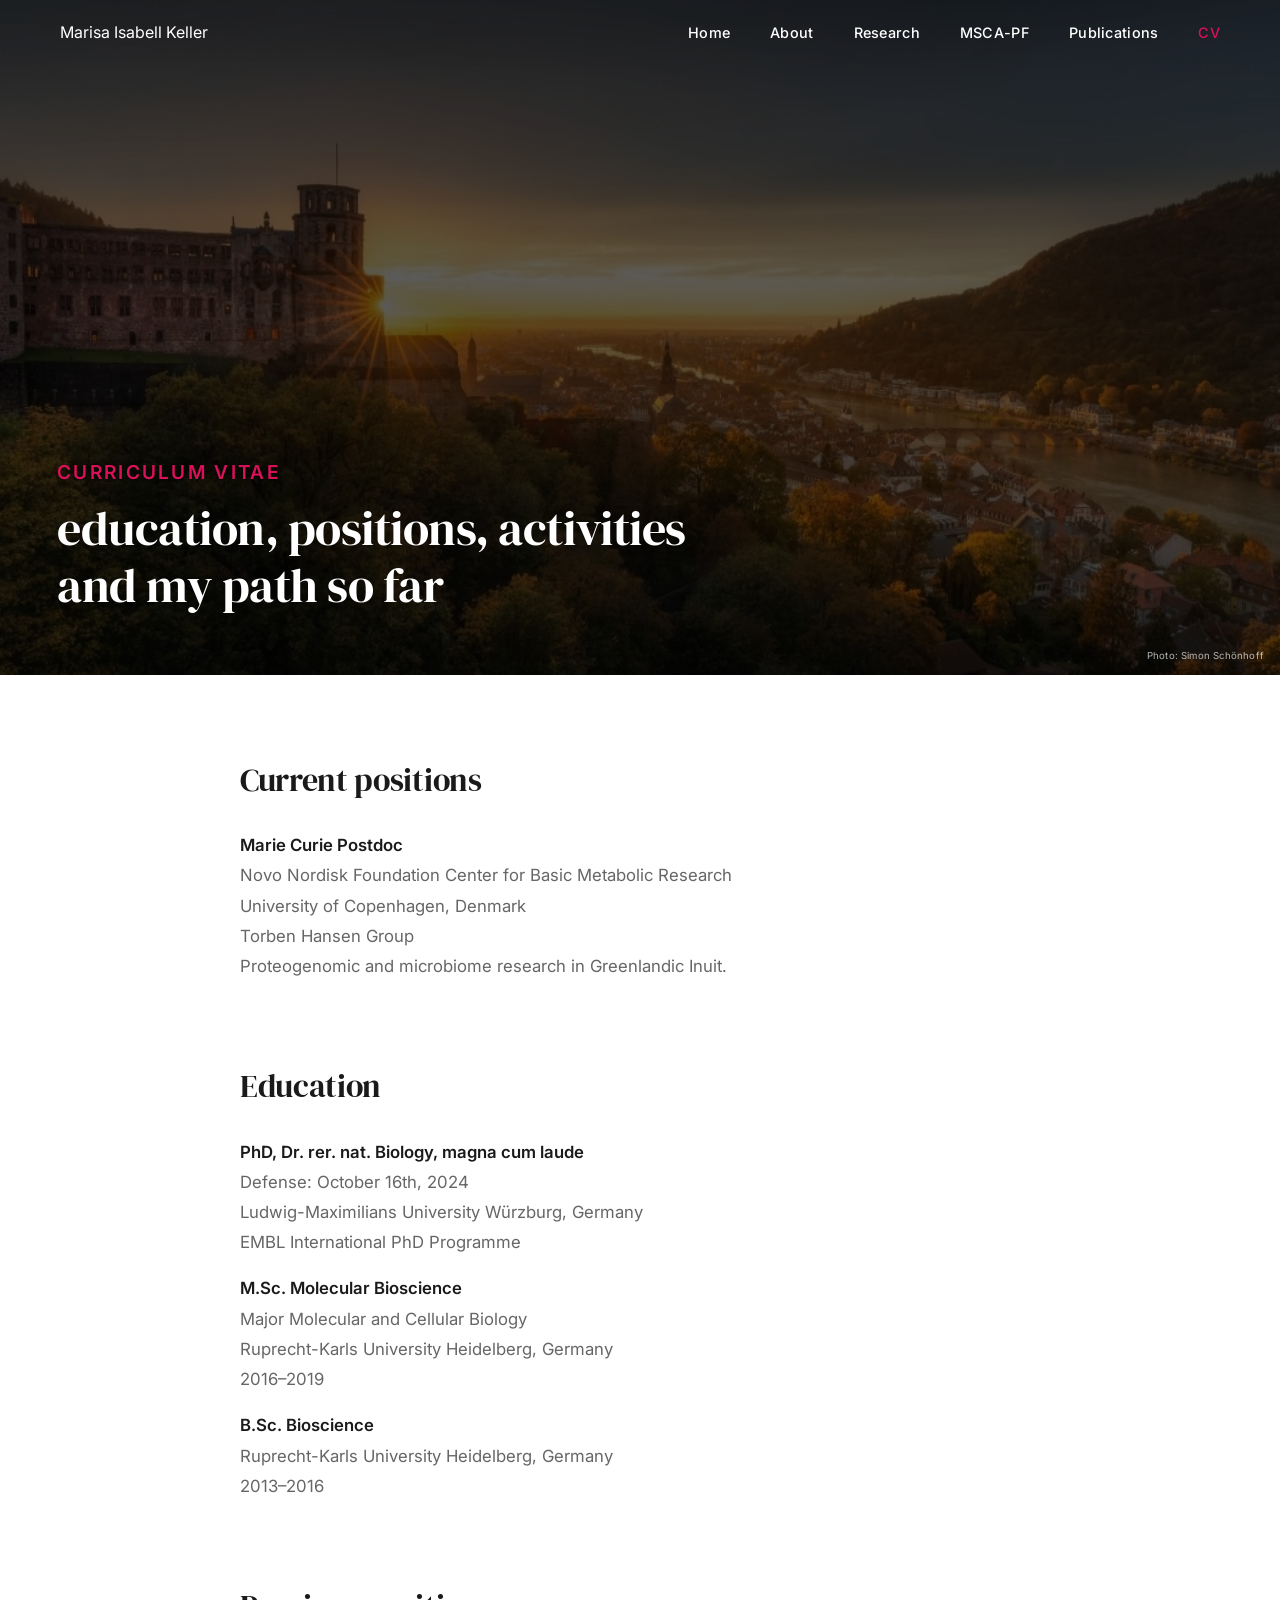
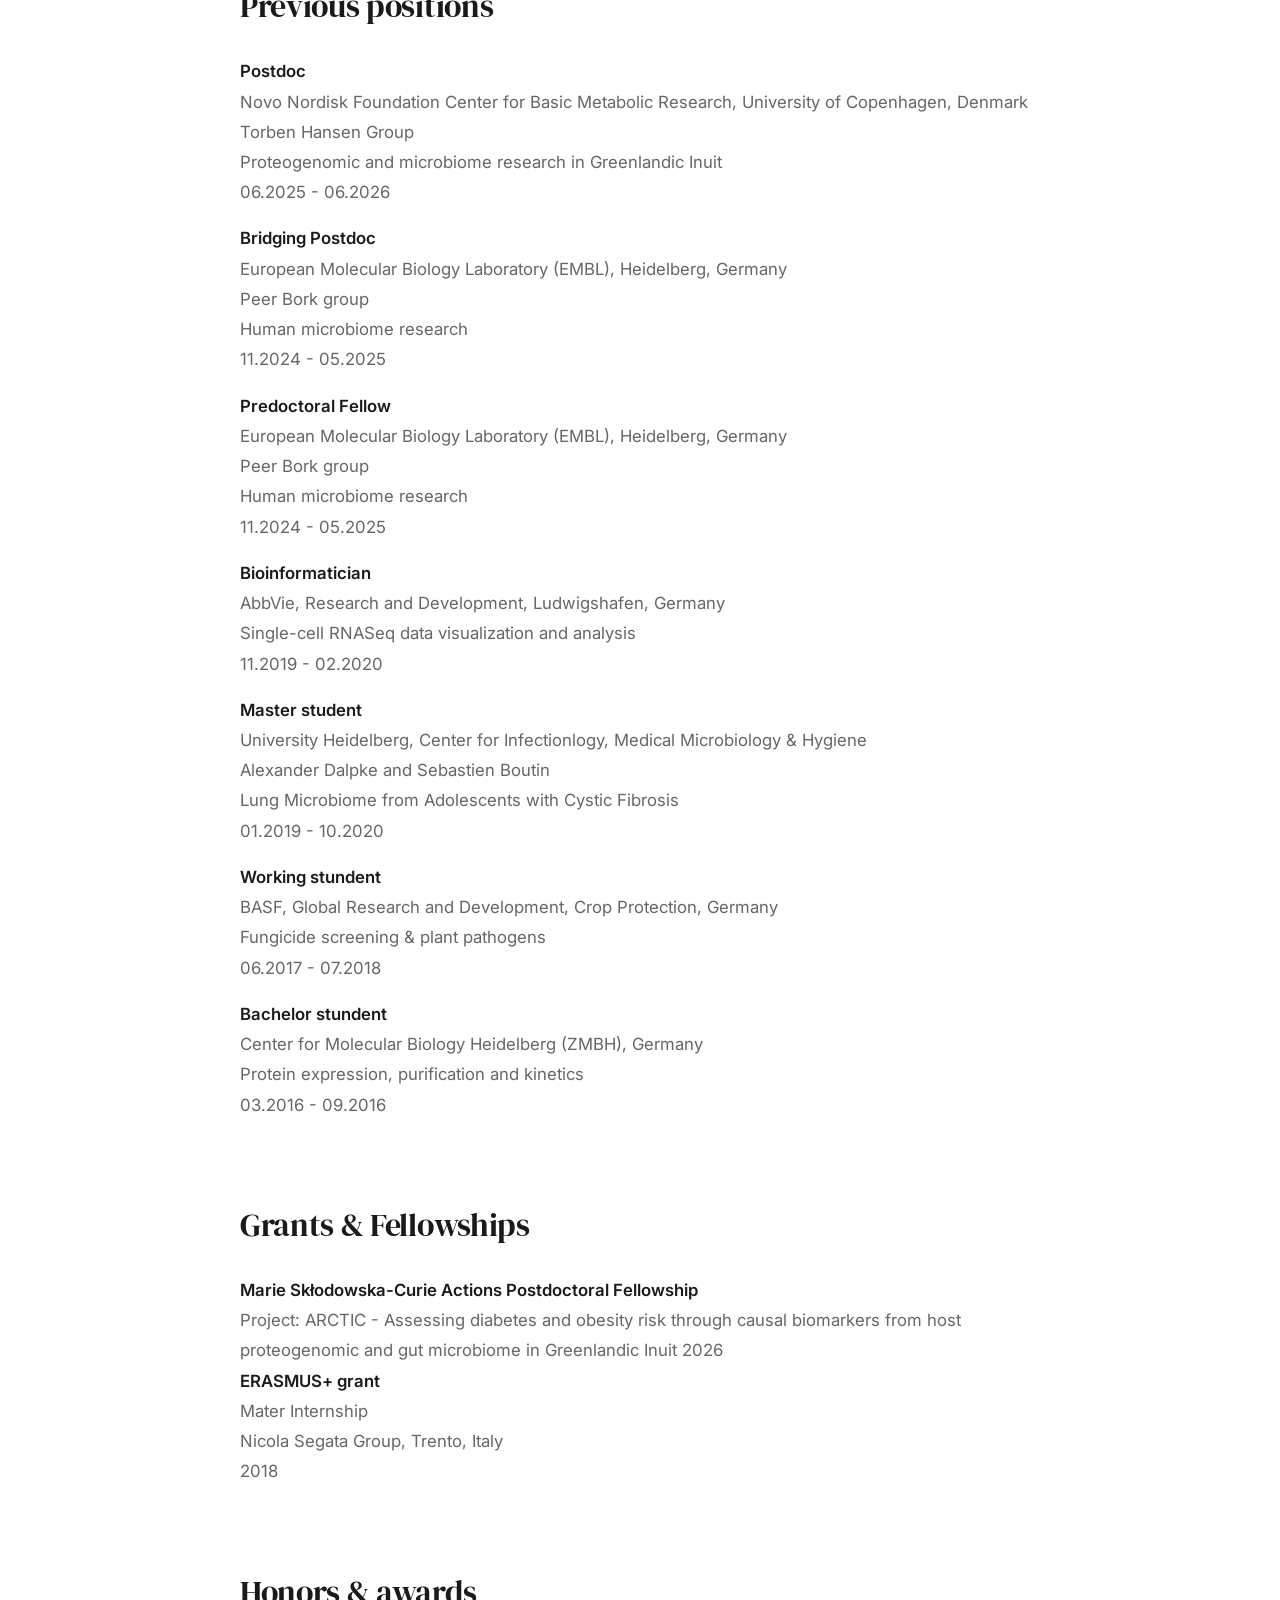
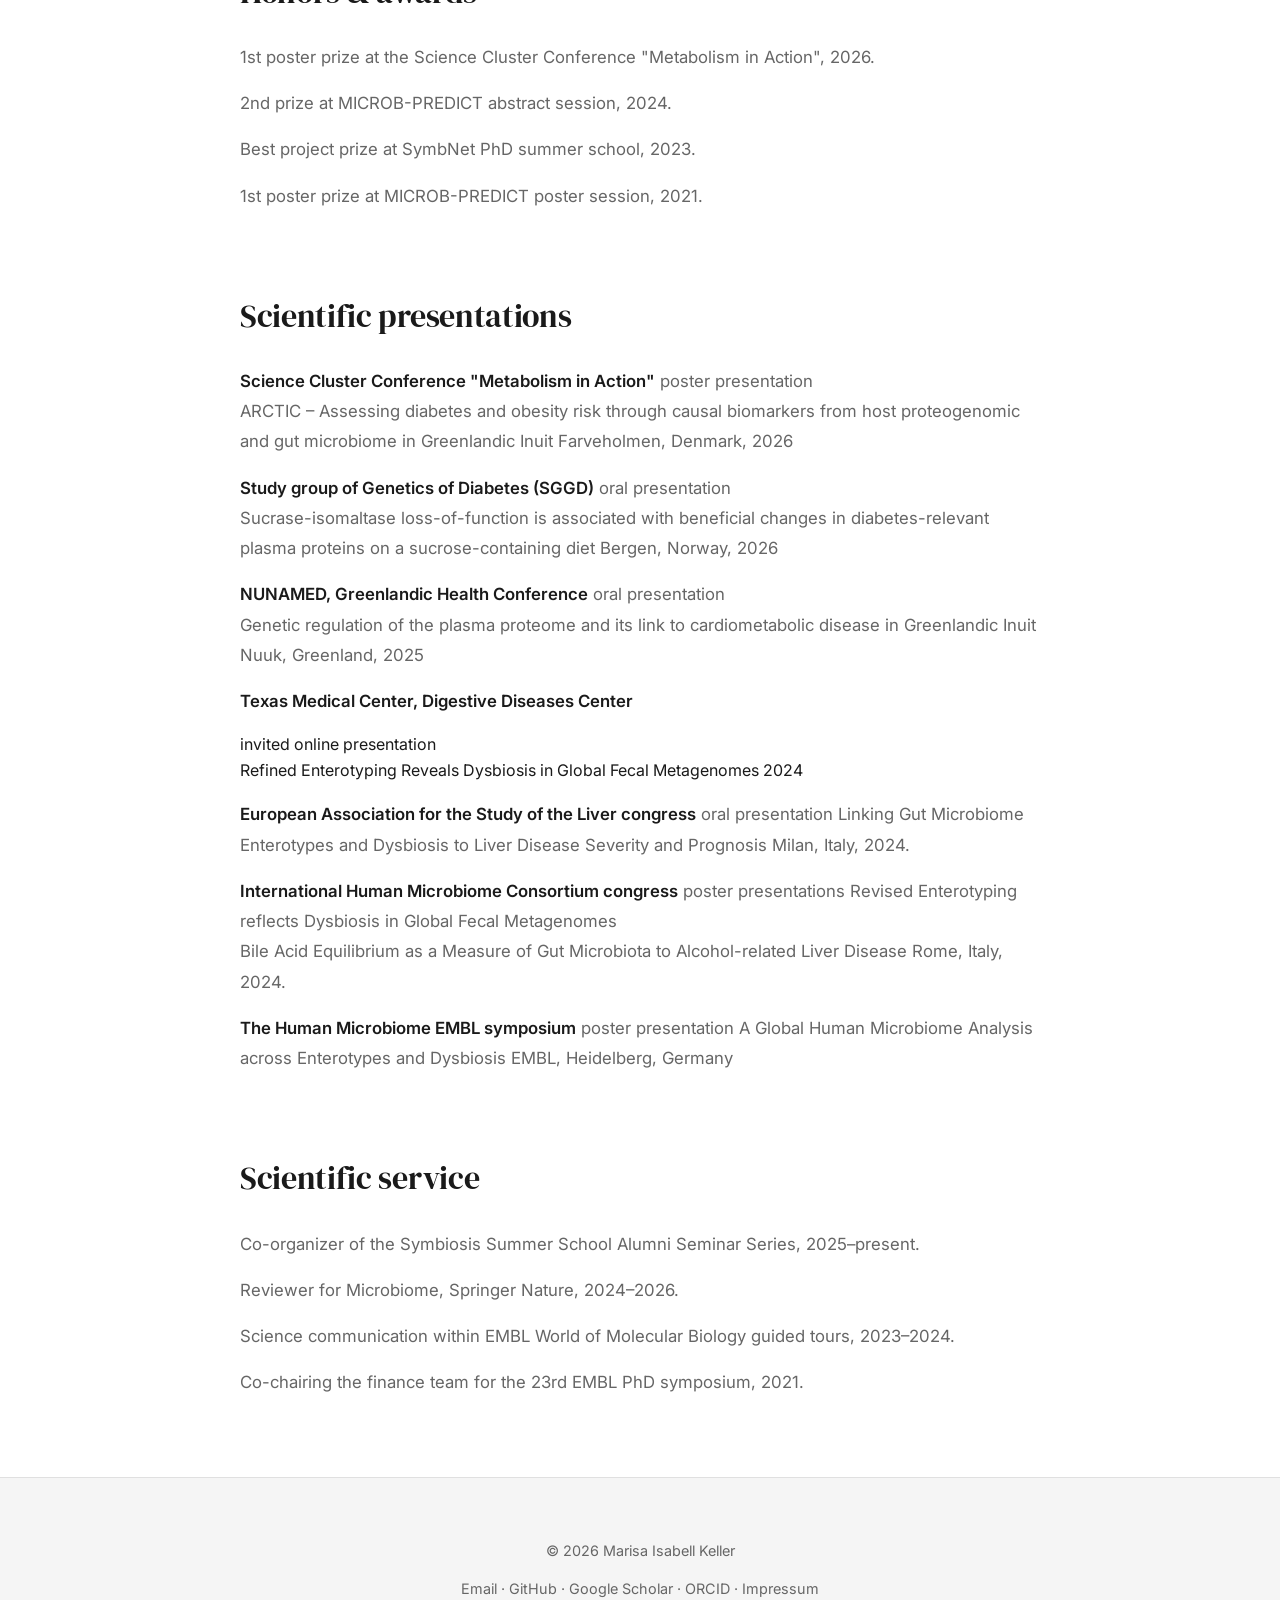
==== cv.html @ 8872d8c6 "Update CV with new presentations and awards Added details about scientific presentations and awards." ====
<!DOCTYPE html>
<html lang="en">
<head>
  <meta charset="UTF-8" />
  <meta name="viewport" content="width=device-width, initial-scale=1.0" />
  <title>CV | Marisa Isabell Keller</title>
  <link rel="stylesheet" href="style.css" />
</head>

<body class="secondary-page">
  <!-- Navigation -->
  <nav class="site-nav">
    <div class="nav-brand">
      <a href="index.html" class="nav-name--secondary">Marisa Isabell Keller</a>
    </div>
     <button class="nav-toggle" aria-label="Toggle navigation">
    <span></span>
    <span></span>
    <span></span>
  </button>
    <div class="nav-links">
      <a href="index.html" class="nav-link">Home</a>
      <a href="index.html#about" class="nav-link">About</a>
      <a href="research.html" class="nav-link">Research</a>
      <a href="msca-pf.html" class="nav-link">MSCA-PF</a>
      <a href="publications.html" class="nav-link">Publications</a>
      <a href="cv.html" class="nav-link nav-active">CV</a>
    </div>
  </nav>

  <section class="page-hero">
    <img src="assets/img/HeidelbergvonSimon.jpeg" alt="CV" class="page-hero-bg">
    <div class="page-hero-overlay"></div>
    <div class="page-hero-text">
      <span class="page-hero-label">Curriculum Vitae</span>
      <h1>education, positions, activities and my path so far</h1>
    </div>
    <div class="page-hero-overlay"></div>
    <a href="https://simonschoenhoff.de/en/" target="_blank" rel="noopener noreferrer" class="photo-credit">Photo: Simon Schönhoff</a>
    <div class="page-hero-text">
  </section>

  <main class="inner-main">
    <section class="inner-section">
      <div class="inner-content">
    <h2><a href="https://cbmr.ku.dk/research/research-groups/hansen-group/">Current positions</h2>
    <p>
      <strong>Marie Curie Postdoc</strong><br>
      Novo Nordisk Foundation Center for Basic Metabolic Research<br>
      University of Copenhagen, Denmark</a><br>
      Torben Hansen Group<br>
      Proteogenomic and microbiome research in Greenlandic Inuit.</a><br>
    </p>
  </div>
</section>

    

    
    <section class="inner-section">
      <div class="inner-content">
        <h2>Education</h2>
        <p>
          <strong>PhD, Dr. rer. nat. Biology, magna cum laude</strong><br>
          Defense: October 16th, 2024<br>
          Ludwig-Maximilians University Würzburg, Germany<br>
          EMBL International PhD Programme<br>
        </p>
        <p>
          <strong>M.Sc. Molecular Bioscience</strong><br>
          Major Molecular and Cellular Biology<br>
          Ruprecht-Karls University Heidelberg, Germany<br>
          2016–2019<br>
        </p>
        <p>
          <strong>B.Sc. Bioscience</strong><br>
          Ruprecht-Karls University Heidelberg, Germany<br>
          2013–2016<br>
        </p>
      </div>
    </section>

    <section class="inner-section">
      <div class="inner-content">
        <h2>Previous positions</h2>
         <p>
          <strong>Postdoc</strong><br>
          Novo Nordisk Foundation Center for Basic Metabolic Research,
          University of Copenhagen, Denmark<br>
          Torben Hansen Group<br>
          Proteogenomic and microbiome research in Greenlandic Inuit<br>
          06.2025 - 06.2026
        </p>
         <p>
          <strong>Bridging Postdoc</strong><br>
          European Molecular Biology Laboratory (EMBL), Heidelberg, Germany<br>
          Peer Bork group<br>
          Human microbiome research<br>
          11.2024 - 05.2025
        </p>
         <p>
          <strong>Predoctoral Fellow</strong><br>
          European Molecular Biology Laboratory (EMBL), Heidelberg, Germany<br>
          <a href="https://www.bork.embl.de">Peer Bork group</a><br>
          Human microbiome research<br>
          11.2024 - 05.2025
        </p>
        <p>
          <strong>Bioinformatician</strong><br>
          AbbVie, Research and Development, Ludwigshafen, Germany<br>
          Single-cell RNASeq data visualization and analysis<br>
          11.2019 - 02.2020
        </p>
        <p>
          <strong>Master student</strong><br>
          University Heidelberg, Center for Infectionlogy, Medical Microbiology & Hygiene<br>
          Alexander Dalpke and Sebastien Boutin<br>
          Lung Microbiome from Adolescents with Cystic Fibrosis<br>
          01.2019 - 10.2020
        </p>
        <p>
          <strong>Working stundent</strong><br>
          BASF, Global Research and Development, Crop Protection, Germany<br>
          Fungicide screening & plant pathogens<br>
          06.2017 - 07.2018
        </p>
        <p>
          <strong>Bachelor stundent</strong><br>
          Center for Molecular Biology Heidelberg (ZMBH), Germany<br>
          Protein expression, purification and kinetics<br>
          03.2016 - 09.2016 
        </p>
      </div>
    </section>

    <section class="inner-section">
      <div class="inner-content">
        <h2>Grants &amp; Fellowships</h2>
        <p><strong>Marie Skłodowska-Curie Actions Postdoctoral Fellowship</strong></br>
        Project: ARCTIC - Assessing diabetes and obesity risk through causal biomarkers from host proteogenomic and gut microbiome in Greenlandic Inuit
        2026
        <br>
          <strong>ERASMUS+ grant</strong><br>
          Mater Internship<br> 
          Nicola Segata Group, Trento, Italy<br>
          2018
        </p>
      </div>
    </section>


    <section class="inner-section">
      <div class="inner-content">
        <h2>Honors &amp; awards</h2>
        <p>1st poster prize at the Science Cluster Conference "Metabolism in Action", 2026.</p>
        <p>2nd prize at MICROB-PREDICT abstract session, 2024.</p>
        <p>Best project prize at SymbNet PhD summer school, 2023.</p>
        <p>1st poster prize at MICROB-PREDICT poster session, 2021.</p>
      </div>
    </section>

    <section class="inner-section">
      <div class="inner-content">
        <h2>Scientific presentations</h2>
        <p>
          <strong>Science Cluster Conference "Metabolism in Action"</strong>
          poster presentation<br>
          <italic>ARCTIC – Assessing diabetes and obesity risk through causal biomarkers from host proteogenomic and gut microbiome in Greenlandic Inuit</italic>
          Farveholmen, Denmark, 2026
        </p>
        <p>
          <strong>Study group of Genetics of Diabetes (SGGD)</strong>
           oral presentation<br> 
          <italic>Sucrase-isomaltase loss-of-function is associated with beneficial changes in diabetes-relevant plasma proteins on a sucrose-containing diet</italic>
          Bergen, Norway, 2026<br>
          <p>
           <p>
          <strong>NUNAMED, Greenlandic Health Conference</strong> 
            oral presentation<br>
             <italic>Genetic regulation of the plasma proteome and its link to cardiometabolic disease in Greenlandic Inuit</italic>
          Nuuk, Greenland, 2025
           </p>
        
        <p>
          <strong>Texas Medical Center, Digestive Diseases Center</strong></p>
        invited online presentation<br>
        <italic>Refined Enterotyping Reveals Dysbiosis in Global Fecal Metagenomes</italic>
        2024
         <p>
        
        <p><strong>European Association for the Study of the Liver congress</strong>
          oral presentation
          <italic>Linking Gut Microbiome Enterotypes and Dysbiosis to Liver Disease Severity and Prognosis</italic>
          Milan, Italy, 2024.
        </p>
        
        <p><strong>International Human Microbiome Consortium congress</strong>
          poster presentations 
          <italic>Revised Enterotyping reflects Dysbiosis in Global Fecal Metagenomes<br>
Bile Acid Equilibrium as a Measure of Gut Microbiota to Alcohol-related Liver Disease
</italic>
          Rome, Italy, 2024.
        </p>

        <p><strong>The Human Microbiome EMBL symposium</strong>
        poster presentation
        <italic>A Global Human Microbiome Analysis across Enterotypes and Dysbiosis</italic>
        EMBL, Heidelberg, Germany</p>
        
      </div>
    </section>

    <section class="inner-section">
      <div class="inner-content">
        <h2>Scientific service</h2>
        <p>Co-organizer of the Symbiosis Summer School Alumni Seminar Series, 2025–present.</p>
        <p>Reviewer for Microbiome, Springer Nature, 2024–2026.</p>
        <p>Science communication within EMBL World of Molecular Biology guided tours, 2023–2024.</p>
        <p>Co-chairing the finance team for the 23rd EMBL PhD symposium, 2021.</p>
      </div>
    </section>


  </main>

  <footer>
    <p>© 2026 Marisa Isabell Keller</p>
    <p>
      <a href="mailto:marisa.keller@sund.ku.dk">Email</a> ·
      <a href="https://github.com/MarisaIsabell">GitHub</a> ·
      <a href="https://scholar.google.com/citations?hl=en&user=rikPBz0AAAAJ">Google Scholar</a> ·
      <a href="https://orcid.org/0000-0002-1485-415X">ORCID</a> ·
      <a href="impressum.html">Impressum</a>
    </p>
  </footer>

  <script>
  const nav = document.querySelector('.site-nav');
  const hero = document.querySelector('.page-hero');
  function updateNav() {
    nav.classList.toggle('site-nav--scrolled', window.scrollY >= hero.offsetHeight);
  }
  window.addEventListener('scroll', updateNav, { passive: true });
  updateNav();
</script>

   <script>
  const toggle = document.querySelector('.nav-toggle');
  const navLinks = document.querySelector('.nav-links');
  toggle.addEventListener('click', () => {
    toggle.classList.toggle('nav-toggle--open');
    navLinks.classList.toggle('nav-links--open');
  });
</script>
  
</body>
</html>
---- style.css ----
@import url('https://fonts.googleapis.com/css2?family=DM+Serif+Display:ital@0;1&display=swap');
@import url('https://fonts.googleapis.com/css2?family=Inter:wght@300;400;500;600&display=swap');

/* ============================================
   COLOR PALETTE - MINIMALIST
   ============================================ */
:root {
  --background: #ffffff;
  --text: #1a1a1a;
  --text-light: #666666;
  --accent: #d81159;
  --accent-hover: #b80d4a;
  --beige: #f5f5f5;
  --border: #e0e0e0;
  --white-soft: #fefdfb;
}

* {
  box-sizing: border-box;
  margin: 0;
  padding: 0;
}

html {
  scroll-behavior: smooth;
}

body {
  font-family: 'Inter', -apple-system, BlinkMacSystemFont, 'Segoe UI', sans-serif;
  width: 100%;
  margin: 0 auto;
  padding: 0;
  line-height: 1.6;
  color: var(--text);
  background: var(--background);
  font-size: 1rem;
  font-weight: 400;
}

/* ============================================
   NAVIGATION — HOME (over dark hero)
   ============================================ */

.site-nav {
  display: flex;
  align-items: center;
  justify-content: space-between;
  padding: 20px 60px;
  gap: 18px;
  background: transparent;
  position: fixed;
  top: 0;
  left: 0;
  right: 0;
  z-index: 1000;
  width: 100%;
  transition: background 0.3s ease, box-shadow 0.3s ease;
}

.site-nav--scrolled {
  background: var(--background);
}

.site-nav--scrolled .nav-link {
  color: var(--text);
}

.site-nav--scrolled .nav-link:hover {
  color: var(--accent);
}

.site-nav--scrolled .nav-link.nav-active {
  color: var(--accent);
  font-weight: 600;
}

.site-nav--scrolled .nav-name--secondary {
   color: var(--text);
}

.nav-brand {
  flex-shrink: 0;
}

.nav-name {
  font-size: 0.95rem;
  font-weight: 600;
  letter-spacing: 0.05em;
  text-decoration: none;
  color: var(--accent);
  transition: all 0.3s ease;
}

.nav-name:hover {
  color: var(--accent-hover);
   text-decoration: none;
}

.nav-links {
  display: flex;
  flex-wrap: wrap;
  gap: 40px;
  margin-left: auto;
}

.nav-link {
  color: white;
  text-decoration: none;
  font-size: 0.9rem;
  font-weight: 500;
  letter-spacing: 0.02em;
  transition: all 0.3s ease;
  position: relative;
}

.nav-link:hover {
  font-weight: 700;
  color: var(--accent);
}

.nav-link.nav-active {
  font-weight: 500;
  color: var(--accent);
}

.nav-name--secondary {
  color: white;
text-decoration: none;
}

/* ============================================
   HAMBURGER MENU — MOBILE
   ============================================ */

.nav-toggle {
  display: none;
  flex-direction: column;
  gap: 2px;
  cursor: pointer;
  background: none;
  border: none;
  padding: 4px;
  position: relative;    /* ← add */
  z-index: 1001;  
}

.nav-toggle span {
  display: block;
  width: 24px;
  height: 2px;
  background: white;
  transition: all 0.3s ease;
}

.site-nav--scrolled .nav-toggle span {
  background: var(--text);
}

.nav-toggle--open span:nth-child(1) {
  transform: translateY(7px) rotate(45deg);
}

.nav-toggle--open span:nth-child(2) {
  opacity: 0;
}

.nav-toggle--open span:nth-child(3) {
  transform: translateY(-7px) rotate(-45deg);
}

@media (max-width: 768px) {
  .nav-toggle {
    display: flex;
  }
  .nav-links {
    display: none;
    position: fixed;
    top: 0;
    left: 0;
    right: 0;
    bottom: 0;
    background: transparent;        /* ← was var(--background) */
    flex-direction: column;
    align-items: flex-end;          /* ← was center */
    justify-content: flex-start;    /* ← was center */
    padding-top: 30px;              /* ← space below nav bar */
    padding-right: 30px;            /* ← right alignment breathing room */
    gap: 6px;
    z-index: 999;
  }
  .nav-links--open {
    display: flex;
  }
  .nav-links .nav-link {
    color: white;                   /* ← was var(--text), needs to show on hero */
    font-size: 1rem;
  }
  .nav-links .nav-link.nav-active {
    color: var(--accent);
  }
}

/* ============================================
   PAGE HERO — secondary pages
   ============================================
   Full-bleed image hero matching the home page
   style, but at 50vh height for inner pages.
   Nav sits above it (sticky, solid background).
   ============================================ */

.page-hero {
  position: relative;
  width: 100%;
  height: 75vh;
  min-height: 300px;
  overflow: hidden;
  display: flex;
  align-items: flex-end;
  justify-content: flex-start;
}

.page-hero-bg {
  position: absolute;
  top: 0;
  left: 0;
  width: 100%;
  height: 100%;
  object-fit: cover;
  object-position: center;
  z-index: 0;
}

.page-hero-overlay {
  position: absolute;
  top: 0;
  left: 0;
  right: 0;
  bottom: 0;
  background: rgba(0, 0, 0, 0.40);
  z-index: 1;
}

.photo-credit {
  position: absolute;
  bottom: 12px;
  right: 16px;
  z-index: 2;
  font-size: 0.6rem;
  color: rgba(255, 255, 255, 0.7);
  text-decoration: none;
  letter-spacing: 0.02em;
  transition: color 0.3s ease;
}

.photo-credit:hover {
  color: white;
  text-decoration: none;
}

.page-hero-text {
  position: relative;
  z-index: 2;
  padding: 60px 57px;
}

.page-hero-label {
  display: block;
  font-size: 1.2rem;
  font-weight: 600;
  letter-spacing: 0.12em;
  text-transform: uppercase;
  color: var(--accent);
  margin-bottom: 12px;
text-shadow: 0 1px 5px rgba(0, 0, 0, 0.8);
}

.page-hero h1 {
  font-family: 'DM Serif Display', serif;
  font-size: 3rem;
  font-weight: 400;
  line-height: 1.2;
  color: white;
  letter-spacing: -0.01em;
  max-width: 700px;
  margin: 0;
}

/* ============================================
   HERO IMAGE SECTION
   ============================================ */

.hero-image-section {
  position: relative;
  width: 100%;
  height: 100vh;
  overflow: hidden;
  display: flex;
  align-items: center;
  justify-content: flex-start;
}

.hero-image-bg {
  position: absolute;
  top: 0;
  left: 0;
  width: 100%;
  height: 100%;
  object-fit: cover;
  object-position: center;
  z-index: 0;
}

.hero-overlay {
  position: absolute;
  top: 0;
  left: 0;
  right: 0;
  bottom: 0;
  background: rgba(0, 0, 0, 0.35);
  z-index: 1;
}

.hero-text-container {
  position: relative;
  z-index: 2;
  text-align: left;
  padding: 60px 60px;
  max-width: 800px;
  margin: 0;
}

.hero-title {
  font-family: 'DM Serif Display', serif;
  font-size: 3.5rem;
  font-weight: 400;
  line-height: 1.2;
  color: white;
  letter-spacing: -0.01em;
  margin: 0;
}

/* ============================================
   MAIN CONTENT
   ============================================ */

main {
  padding: 0;
  width: 100%;
}

.section-content {
  max-width: 800px;
  margin: 0 auto;
  padding: 0 40px;
}

/* ============================================
   ABOUT INTRO SECTION
   ============================================ */

.about-intro-section {
  padding: 80px 60px;
  background: var(--background);
  width: 100%;
  border-bottom: 1px solid var(--border);
}

.about-content {
  max-width: 1200px;
  margin: 0 auto;
  display: grid;
  grid-template-columns: 2fr 1fr;
  gap: 60px;
  align-items: center;
}

.about-text {
  display: flex;
  flex-direction: column;
}

.intro-text {
  font-size: 1.0rem;
  line-height: 1.8;
  color: var(--text-light);
  margin-bottom: 20px;
}

.intro-text:last-of-type {
  margin-bottom: 32px;
}

.about-image {
  width: 80%;
  overflow: hidden;
   align-self: start;
}

.about-image img {
  width: 100%;
  height: auto;
  display: block;
  object-fit: cover;
   max-height: 480px;
   object-position: top;
}

.hero-icons {
  display: flex;
  gap: 24px;
  margin-top: 40px;
  align-items: center;
}

.hero-icons a {
  display: inline-flex;
  align-items: center;
  justify-content: center;
  text-decoration: none;
  transition: opacity 0.3s ease, transform 0.3s ease;
}

.hero-icons img,
.hero-icons svg {
  width: 24px;
  height: 24px;
  opacity: 0.8;
  transition: opacity 0.3s ease, transform 0.3s ease;
}

.hero-icons a:hover img,
.hero-icons a:hover svg {
  opacity: 1;
  transform: translateY(-2px);
}

/* ============================================
   FLOW SECTIONS
   ============================================ */

.flow-section {
  padding: 60px 40px;
  background: var(--background);
  width: 100%;
  border-top: none;
}

.flow-section.light {
  background: var(--background);
}

.flow-section h2 {
  font-family: 'DM Serif Display', serif;
  font-size: 2.5rem;
  font-weight: 400;
  color: var(--text);
  margin: 0 0 24px 0;
  letter-spacing: -0.01em;
}

.flow-section p {
  font-size: 1.0rem;
  line-height: 1.8;
  color: var(--text-light);
  margin-bottom: 20px;
}

.flow-section p:last-child {
  margin-bottom: 0;
}

.link-arrow {
  color: var(--accent);
  text-decoration: none;
  font-weight: 600;
  transition: all 0.3s ease;
  display: inline-block;
}

.link-arrow:hover {
  color: var(--accent-hover);
  transform: translateX(4px);
}

/* ============================================
   TYPOGRAPHY
   ============================================ */

h1, h2, h3, h4, h5, h6 {
  font-family: 'DM Serif Display', serif;
  font-weight: 400;
  letter-spacing: -0.01em;
  color: var(--text);
}

h2 {
  font-size: 2.5rem;
  margin: 0 0 32px 0;
}

h3 {
  font-size: 1.4rem;
  margin: 0 0 20px 0;
}

p {
  margin: 0 0 16px 0;
  font-size: 1rem;
  line-height: 1.8;
  color: var(--text-light);
}

p:last-child {
  margin-bottom: 0;
}

a {
  color: var(--accent);
  text-decoration: none;
  transition: all 0.3s ease;
}

a:hover {
  color: var(--accent-hover);
}
.news-figure-right {
  float: right;
  max-width: 320px;
  margin: 0 0 1rem 1.5rem;  /* space below + to the left of the image */
}

.news-figure-right img {
  width: 100%;
  height: auto;
  border-radius: 6px;
  display: block;
}

.news-figure-right figcaption {
  font-size: 0.85rem;
  color: #666;
  margin-top: 0.4rem;
}

/* stack instead of float on narrow screens */
@media (max-width: 600px) {
  .news-figure-right {
    float: none;
    max-width: 100%;
    margin: 1rem 0;
  }
}
/* ============================================
   FOOTER
   ============================================ */

footer {
  padding: 60px 60px;
  margin-top: 0;
  border-top: 1px solid var(--border);
  font-size: 0.9rem;
  color: var(--text-light);
  background: var(--beige);
  text-align: center;
  width: 100%;
}

footer p {
  margin-bottom: 12px;
  font-size: 0.9rem;
}

footer p:last-child {
  margin-bottom: 0;
}

footer a {
  text-decoration: none;
  color: var(--text-light);
  border-bottom: 1px solid transparent;
  transition: all 0.3s ease;
}

footer a:hover {
  color: var(--accent);
  border-bottom-color: var(--accent);
}

/* ============================================
   RESPONSIVE DESIGN
   ============================================ */

@media (max-width: 1024px) {
  .site-nav {
    padding: 25px 40px;
  }

  .nav-links {
    gap: 30px;
  }

  .hero-title {
    font-size: 2.8rem;
  }

  .hero-text-container {
    padding: 60px 40px;
  }

  .about-intro-section {
    padding: 80px 40px;
  }

  .about-content {
    gap: 40px;
  }

  .flow-section {
    padding: 60px 40px;
  }

  .flow-section h2 {
    font-size: 2rem;
  }

  .intro-text,
  .flow-section p {
    font-size: 1rem;
  }

  .page-hero {
    height: 45vh;
  }

  .page-hero-text {
    padding: 40px 40px;
  }

  .page-hero h1 {
    font-size: 2.4rem;
  }
}

@media (max-width: 768px) {
  .site-nav {
    padding: 20px 30px;
  }

  .nav-name {
    font-size: 0.85rem;
   text-decoration: none;
  }

  .nav-links {
    gap: 25px;
    font-size: 0.85rem;
  }

  .hero-title {
    font-size: 2rem;
  }

  .hero-text-container {
    padding: 40px 30px;
  }

  .about-intro-section {
    padding: 60px 30px;
  }

  .about-content {
    grid-template-columns: 1fr;
    gap: 40px;
  }

  .flow-section {
    padding: 50px 30px;
  }

  .flow-section h2 {
    font-size: 1.8rem;
    margin-bottom: 20px;
  }

  .intro-text,
  .flow-section p {
    font-size: 0.95rem;
    margin-bottom: 16px;
  }

  .hero-icons {
    gap: 18px;
  }

  .hero-icons img,
  .hero-icons svg {
    width: 20px;
    height: 20px;
  }

  footer {
    padding: 40px 30px;
  }

  .page-hero {
    height: 27vh;
    min-height: 260px;
  }

  .page-hero-text {
    padding: 32px 30px;
  }

  .page-hero h1 {
    font-size: 2rem;
  }
}

@media (max-width: 480px) {
  .site-nav {
    padding: 16px 20px;
  }

  .nav-brand {
    width: auto;
    margin-bottom: 0;
  }

  .nav-links {
    gap: 8px;
    flex-wrap: wrap;
    font-size: 0.8rem;
  }

  .hero-image-section {
    height: 100vh;
  }

  .hero-title {
    font-size: 1.5rem;
    line-height: 1.3;
  }

  .hero-text-container {
    padding: 30px 18px;
  }

  .about-intro-section {
    padding: 50px 20px;
  }

  .about-content {
    grid-template-columns: 1fr;
    gap: 30px;
  }

  .flow-section {
    padding: 50px 20px;
  }

  .flow-section h2 {
    font-size: 1.5rem;
    margin-bottom: 16px;
  }

  .intro-text,
  .flow-section p {
    font-size: 0.9rem;
    margin-bottom: 12px;
  }

  .section-content {
    padding: 0 20px;
  }

  .hero-icons {
    gap: 14px;
    margin-top: 32px;
  }

  .hero-icons img,
  .hero-icons svg {
    width: 18px;
    height: 18px;
  }

  footer {
    padding: 30px 20px;
    font-size: 0.8rem;
  }

  footer p {
    margin-bottom: 8px;
  }

  .page-hero {
    height: 25vh;
    min-height: 220px;
  }

  .page-hero-text {
    padding: 24px 20px;
  }

  .page-hero h1 {
    font-size: 1.6rem;
  }
}

/* ============================================
   INNER PAGE LAYOUT
   ============================================
   Used on all pages except index.html.
   Nav sits over the page-hero (position: fixed,
   transparent) exactly like the home page.
   ============================================ */

.inner-main {
  padding: 0;
  width: 100%;
}

.inner-section {
  padding: 80px 60px;
}

.inner-section + .inner-section {
  padding-top: 0;
}

.inner-content {
  max-width: 800px;
  margin: 0 auto;
}

.inner-content h2 {
  font-family: 'DM Serif Display', serif;
  font-size: 2rem;
  font-weight: 400;
  color: var(--text);
  margin: 0 0 24px 0;
  letter-spacing: -0.01em;
}

.inner-content p {
  font-size: 1.05rem;
  line-height: 1.8;
  color: var(--text-light);
  margin-bottom: 16px;
}

.inner-content p:last-child {
  margin-bottom: 0;
}

.inner-content strong {
  color: var(--text);
  font-weight: 600;
}
.inner-content a {
  color: inherit;
  text-decoration: none;
}

.inner-content a:hover {
  color: var(--accent);
  text-decoration: underline;
}

/* CV page: short hero (no background image) */
.page-hero--short {
  height: 28vh;
  min-height: 200px;
  background: var(--text);
}

/* ============================================
   PUBLICATIONS LIST
   ============================================ */

.pub-year-group {
  margin-bottom: 56px;
}

.pub-year-group:last-child {
  margin-bottom: 0;
}

.pub-year-label {
  font-family: 'DM Serif Display', serif;
  font-size: 1.6rem;
  font-weight: 400;
  color: var(--text);
  margin-bottom: 24px;
  padding-bottom: 12px;
  border-bottom: 1px solid var(--border);
}

.pub-entry {
  padding: 20px 0;
  border-bottom: 1px solid var(--border);
}

.pub-entry:last-child {
  border-bottom: none;
}

.pub-meta {
  display: flex;
  flex-direction: column;
  gap: 4px;
}

.pub-authors {
  font-size: 0.9rem;
  color: var(--text-light);
  line-height: 1.6;
}

.pub-title {
  font-size: 1rem;
  font-weight: 600;
  color: var(--text);
  line-height: 1.5;
  display: block;
  margin-top: 2px;
}

.pub-journal {
  font-size: 0.9rem;
  color: var(--text-light);
  display: flex;
  align-items: center;
  gap: 8px;
  flex-wrap: wrap;
}

.pub-doi {
  font-size: 0.8rem;
  color: var(--accent);
  text-decoration: none;
  margin-top: 2px;
  display: inline-block;
  letter-spacing: 0.01em;
}

.pub-doi:hover {
  color: var(--accent-hover);
}

.pub-badge {
  display: inline-block;
  font-size: 0.7rem;
  font-weight: 600;
  letter-spacing: 0.08em;
  text-transform: uppercase;
  padding: 2px 7px;
  border-radius: 2px;
  vertical-align: middle;
}

.pub-badge--preprint {
  background: #fff3e0;
  color: #b35c00;
}

.pub-badge--thesis {
  background: #e8f5e9;
  color: #2e7d32;
}

/* ============================================
   RESPONSIVE — INNER PAGES
   ============================================ */

@media (max-width: 1024px) {
  .inner-section {
    padding: 60px 40px;
  }
  .inner-section + .inner-section {
    padding-top: 0;
  }
}

@media (max-width: 768px) {
  .inner-section {
    padding: 48px 30px;
  }
  .inner-section + .inner-section {
    padding-top: 0;
  }
  .inner-content h2 {
    font-size: 1.6rem;
  }
  .pub-year-label {
    font-size: 1.3rem;
  }
}

@media (max-width: 480px) {
  .inner-section {
    padding: 40px 20px;
  }
  .inner-section + .inner-section {
    padding-top: 0;
  }
  .inner-content h2 {
    font-size: 1.4rem;
  }
}

.section-overlay-link {
  position: absolute;
  inset: 0;
  z-index: 0;
}

.section-content {
  position: relative;
  z-index: 1;
}

.flow-section:has(.section-overlay-link) {
  cursor: pointer;
}

.eu-logo {
  height: 72px;
  width: auto;
  flex-shrink: 0;
}

.pub-authors strong {
  color: var(--accent);
}
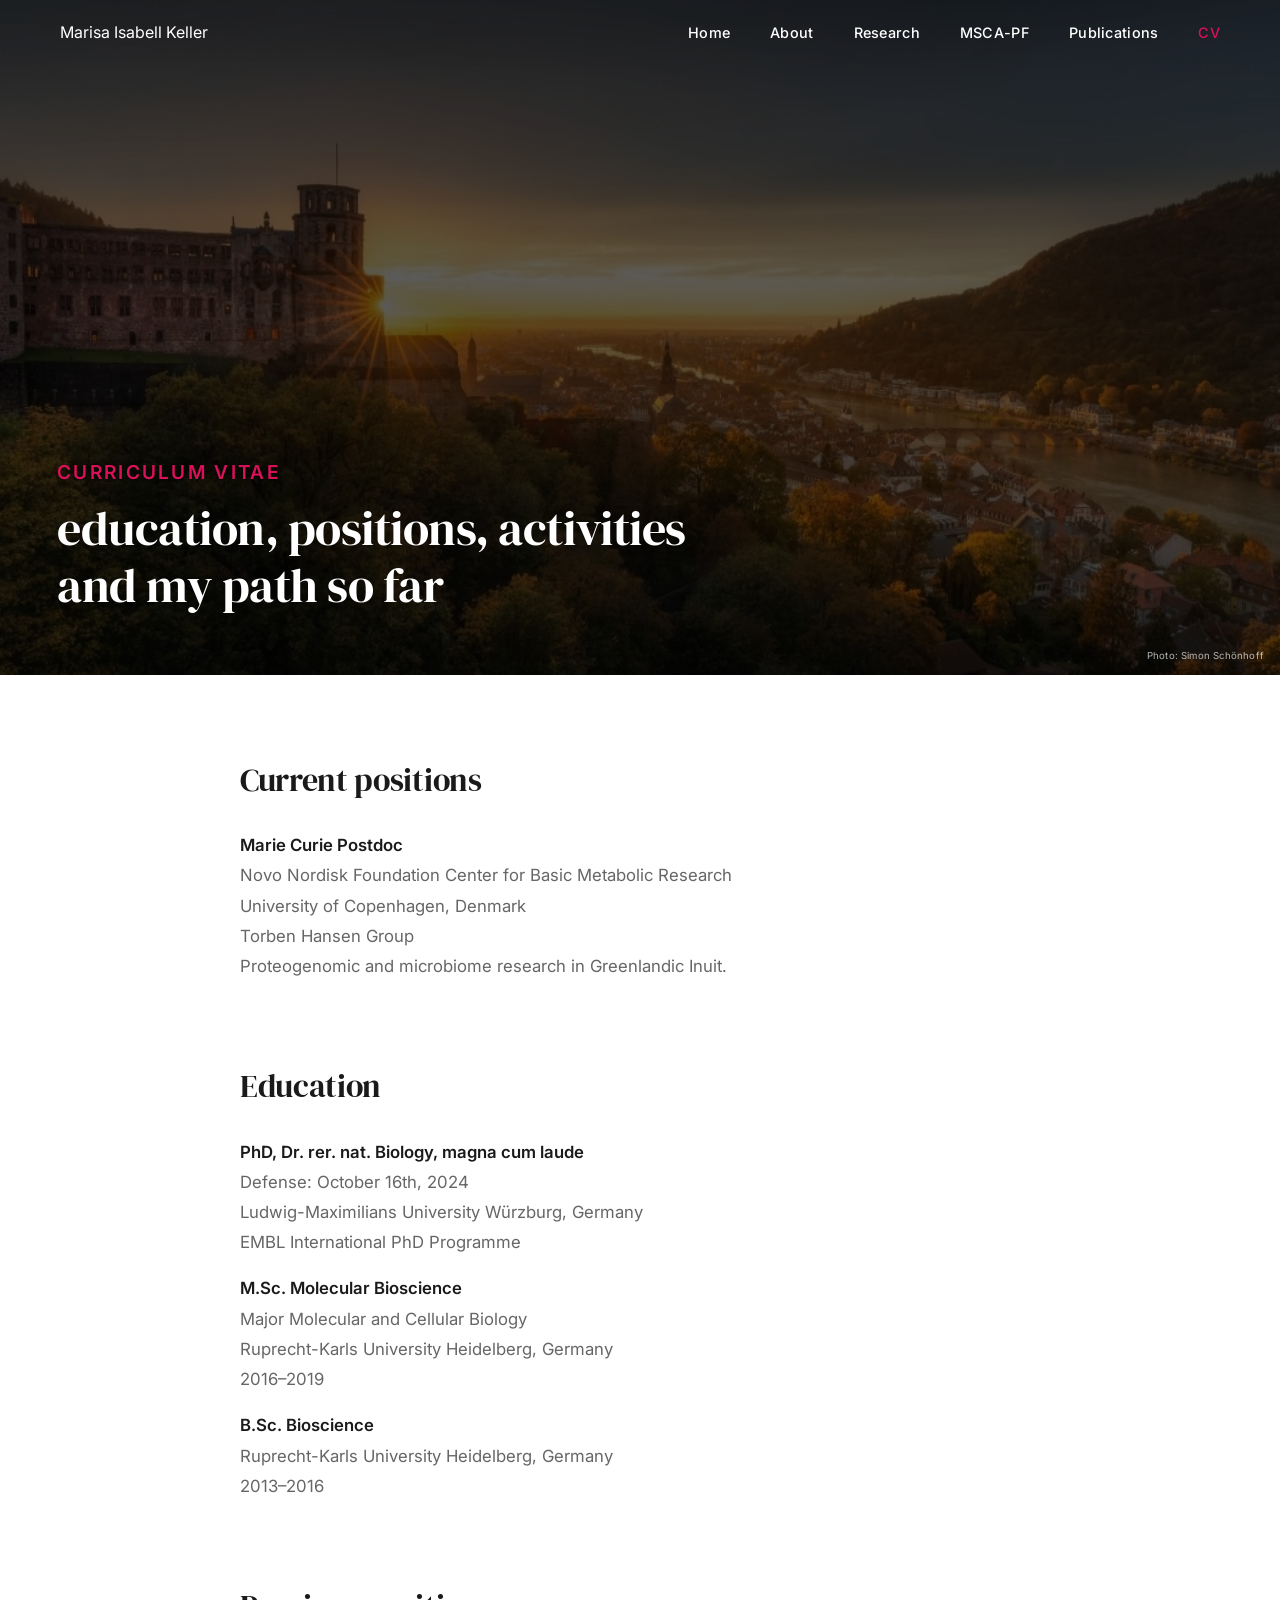
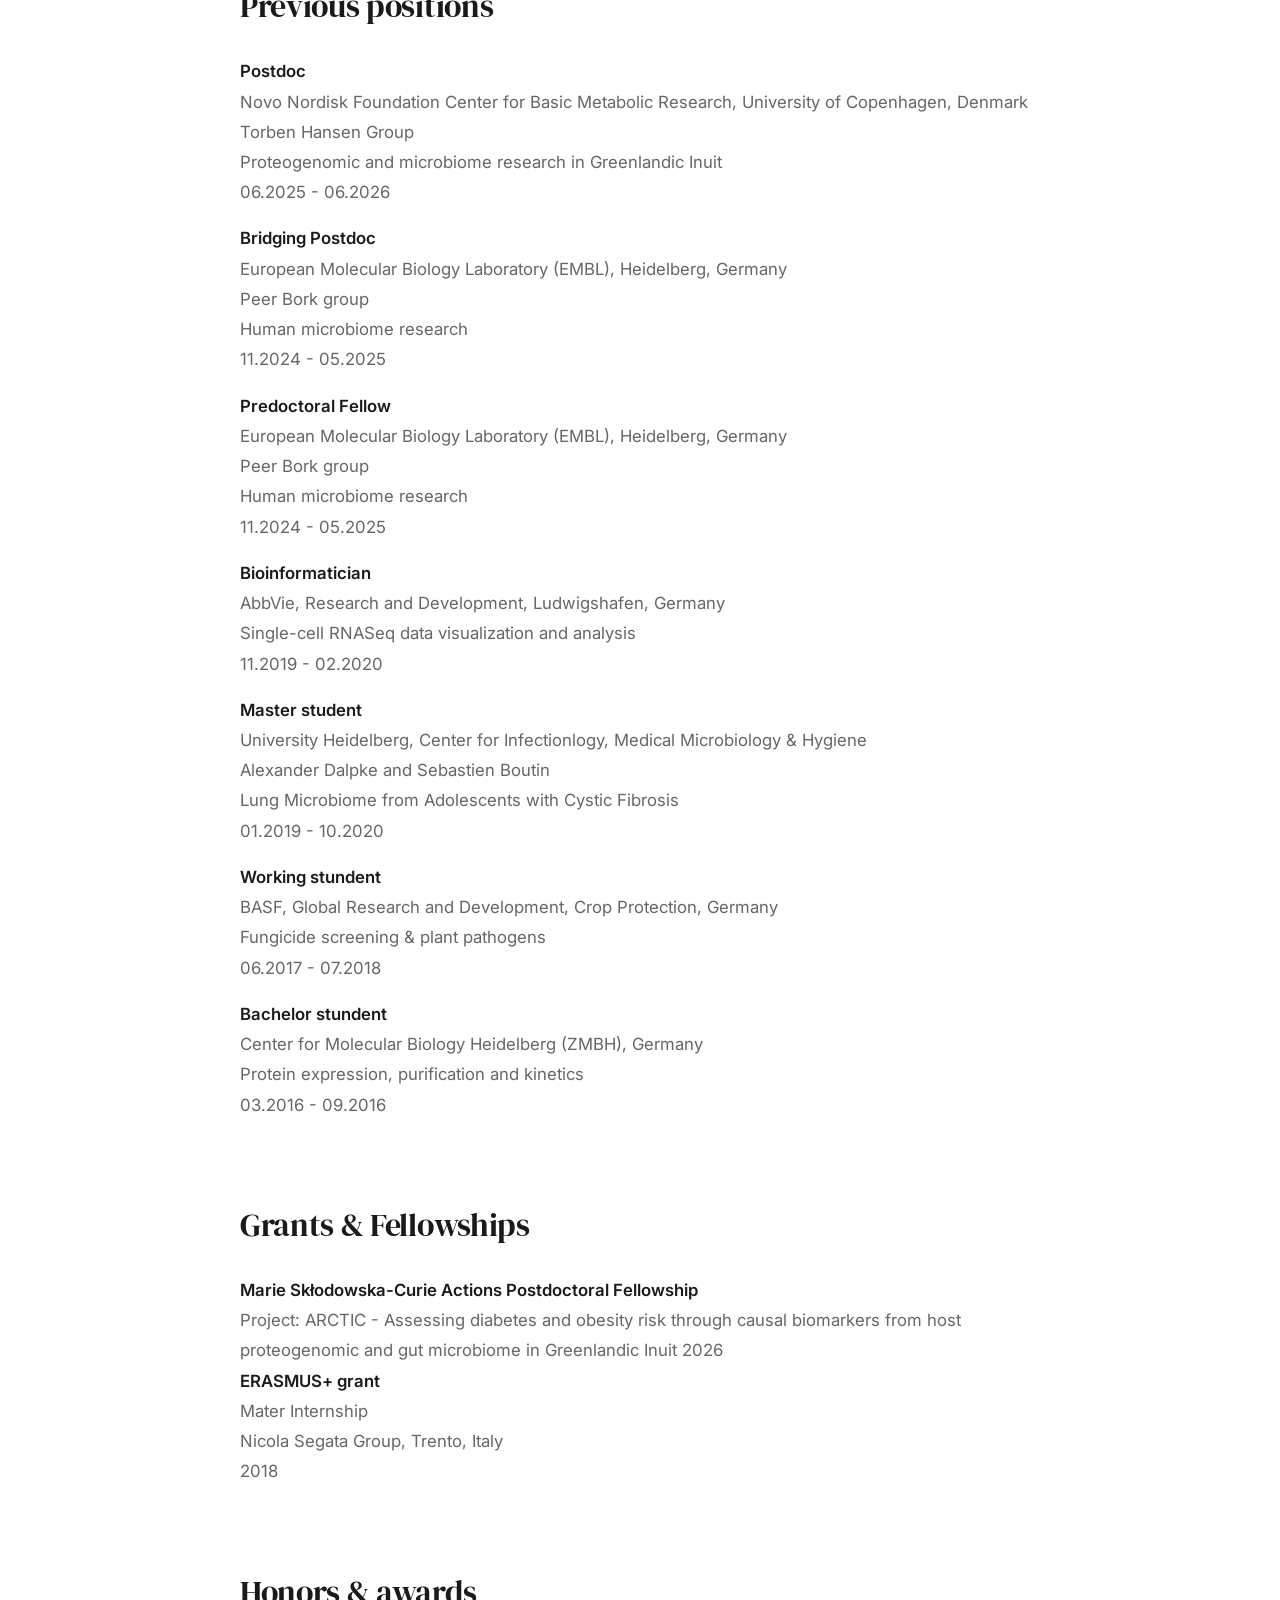
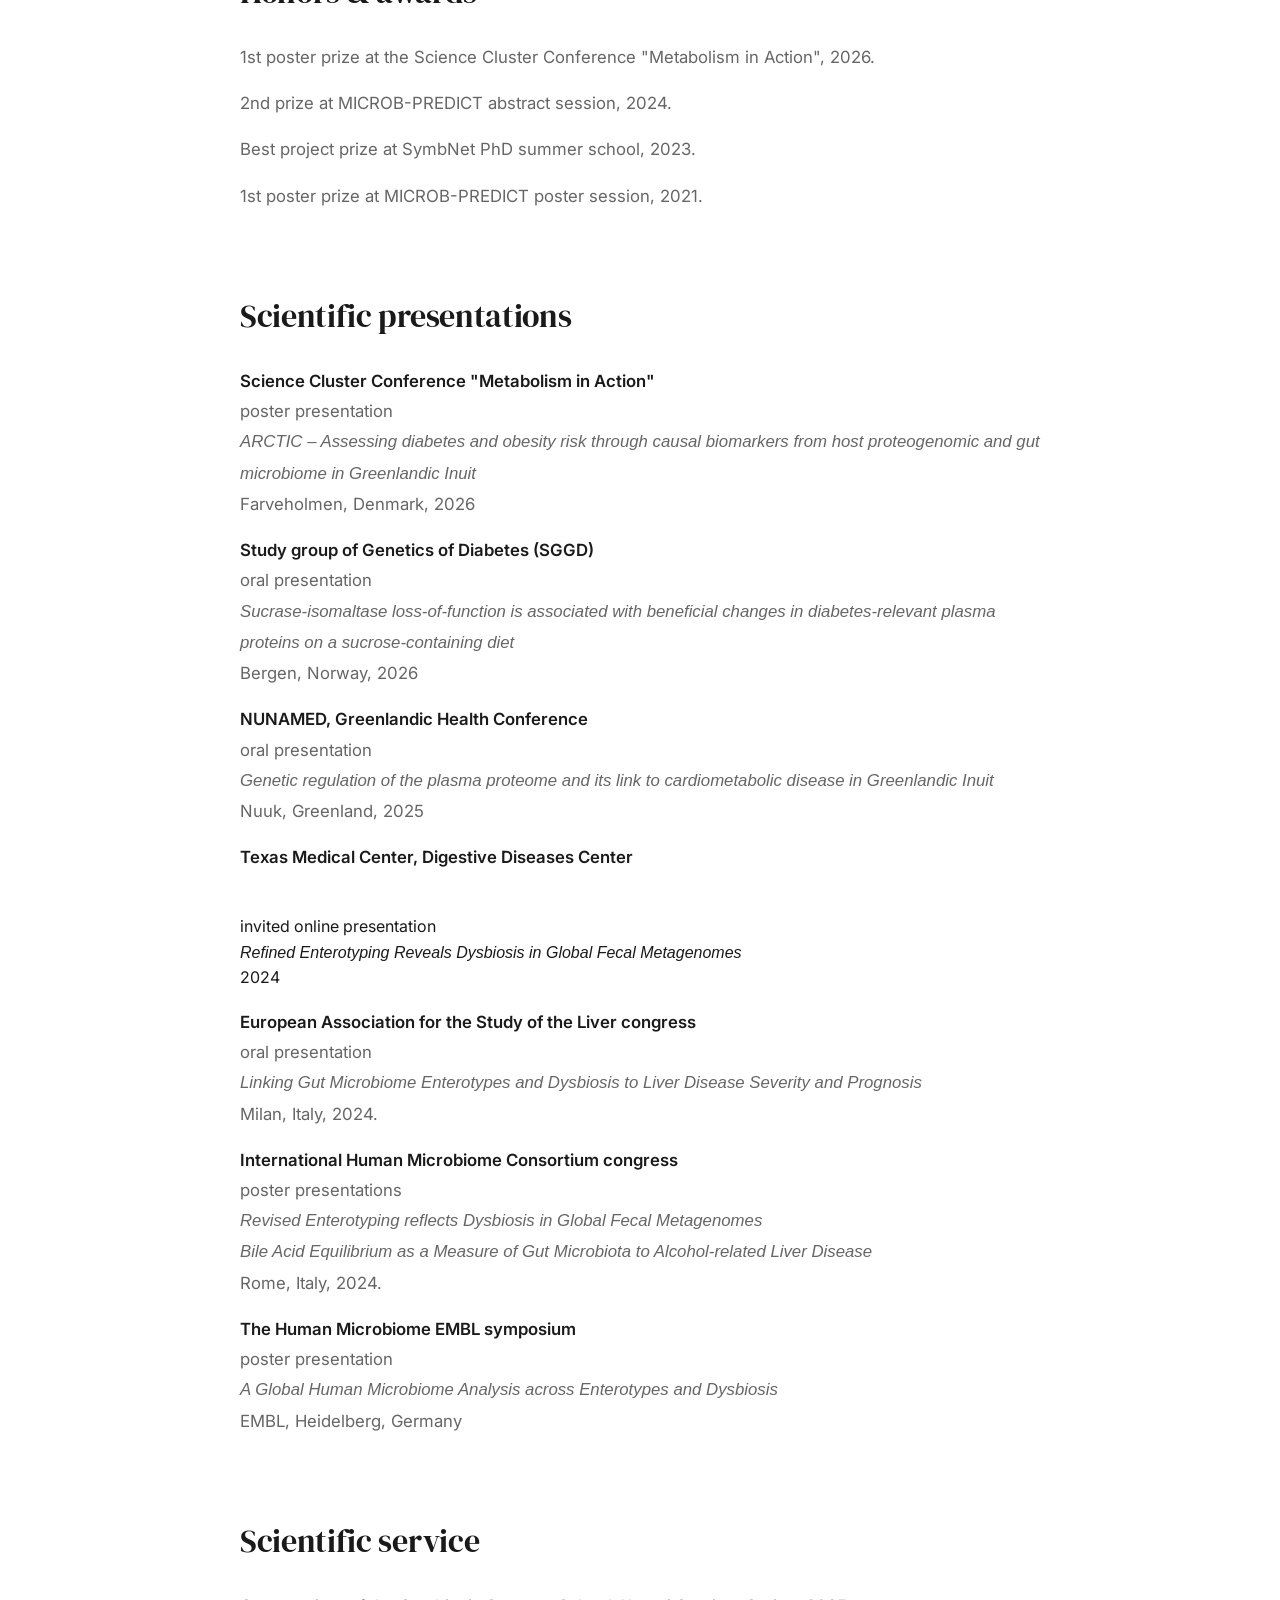
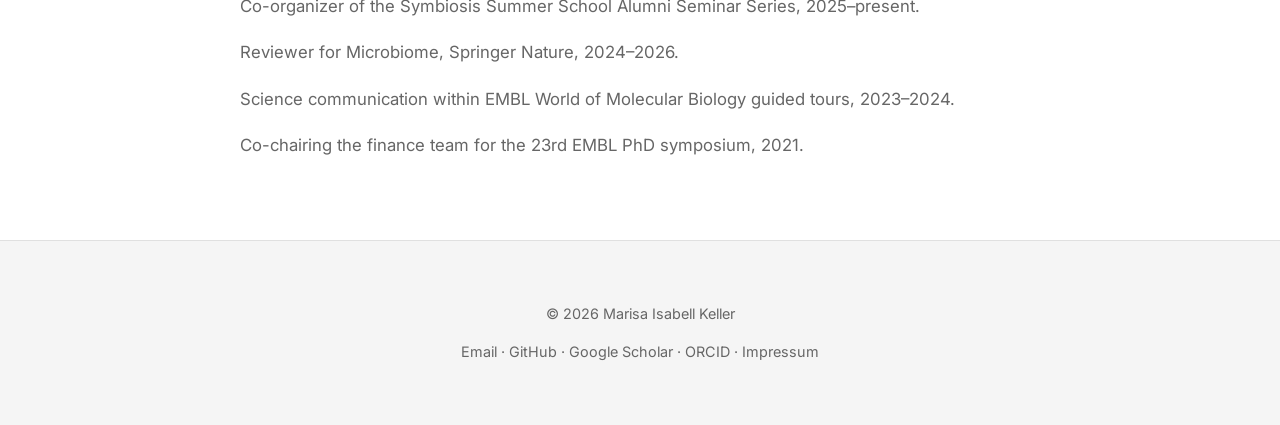
==== commit c6130785: "Update cv.html" ====
--- a/cv.html
+++ b/cv.html
@@ -163,48 +163,48 @@
       <div class="inner-content">
         <h2>Scientific presentations</h2>
         <p>
-          <strong>Science Cluster Conference "Metabolism in Action"</strong>
+          <strong>Science Cluster Conference "Metabolism in Action"</strong><br>
           poster presentation<br>
-          <italic>ARCTIC – Assessing diabetes and obesity risk through causal biomarkers from host proteogenomic and gut microbiome in Greenlandic Inuit</italic>
+          <i>ARCTIC – Assessing diabetes and obesity risk through causal biomarkers from host proteogenomic and gut microbiome in Greenlandic Inuit</i><br>
           Farveholmen, Denmark, 2026
         </p>
         <p>
-          <strong>Study group of Genetics of Diabetes (SGGD)</strong>
+          <strong>Study group of Genetics of Diabetes (SGGD)</strong><br>
            oral presentation<br> 
-          <italic>Sucrase-isomaltase loss-of-function is associated with beneficial changes in diabetes-relevant plasma proteins on a sucrose-containing diet</italic>
-          Bergen, Norway, 2026<br>
+          <i>Sucrase-isomaltase loss-of-function is associated with beneficial changes in diabetes-relevant plasma proteins on a sucrose-containing diet</i><br>
+          Bergen, Norway, 2026
           <p>
            <p>
-          <strong>NUNAMED, Greenlandic Health Conference</strong> 
+          <strong>NUNAMED, Greenlandic Health Conference</strong><br> 
             oral presentation<br>
-             <italic>Genetic regulation of the plasma proteome and its link to cardiometabolic disease in Greenlandic Inuit</italic>
+             <i>Genetic regulation of the plasma proteome and its link to cardiometabolic disease in Greenlandic Inuit</i><br>
           Nuuk, Greenland, 2025
            </p>
         
         <p>
-          <strong>Texas Medical Center, Digestive Diseases Center</strong></p>
+          <strong>Texas Medical Center, Digestive Diseases Center</strong></p><br>
         invited online presentation<br>
-        <italic>Refined Enterotyping Reveals Dysbiosis in Global Fecal Metagenomes</italic>
+        <i>Refined Enterotyping Reveals Dysbiosis in Global Fecal Metagenomes</i><br>
         2024
          <p>
         
-        <p><strong>European Association for the Study of the Liver congress</strong>
-          oral presentation
-          <italic>Linking Gut Microbiome Enterotypes and Dysbiosis to Liver Disease Severity and Prognosis</italic>
+        <p><strong>European Association for the Study of the Liver congress</strong><br>
+          oral presentation<br>
+          <i>Linking Gut Microbiome Enterotypes and Dysbiosis to Liver Disease Severity and Prognosis</i><br>
           Milan, Italy, 2024.
         </p>
         
-        <p><strong>International Human Microbiome Consortium congress</strong>
-          poster presentations 
-          <italic>Revised Enterotyping reflects Dysbiosis in Global Fecal Metagenomes<br>
-Bile Acid Equilibrium as a Measure of Gut Microbiota to Alcohol-related Liver Disease
-</italic>
+        <p><strong>International Human Microbiome Consortium congress</strong><br>
+          poster presentations<br>
+          <i>Revised Enterotyping reflects Dysbiosis in Global Fecal Metagenomes<br>
+Bile Acid Equilibrium as a Measure of Gut Microbiota to Alcohol-related Liver Disease<br>
+</i>
           Rome, Italy, 2024.
         </p>
 
-        <p><strong>The Human Microbiome EMBL symposium</strong>
-        poster presentation
-        <italic>A Global Human Microbiome Analysis across Enterotypes and Dysbiosis</italic>
+        <p><strong>The Human Microbiome EMBL symposium</strong><br>
+        poster presentation<br>
+        <i>A Global Human Microbiome Analysis across Enterotypes and Dysbiosis</i><br>
         EMBL, Heidelberg, Germany</p>
         
       </div>
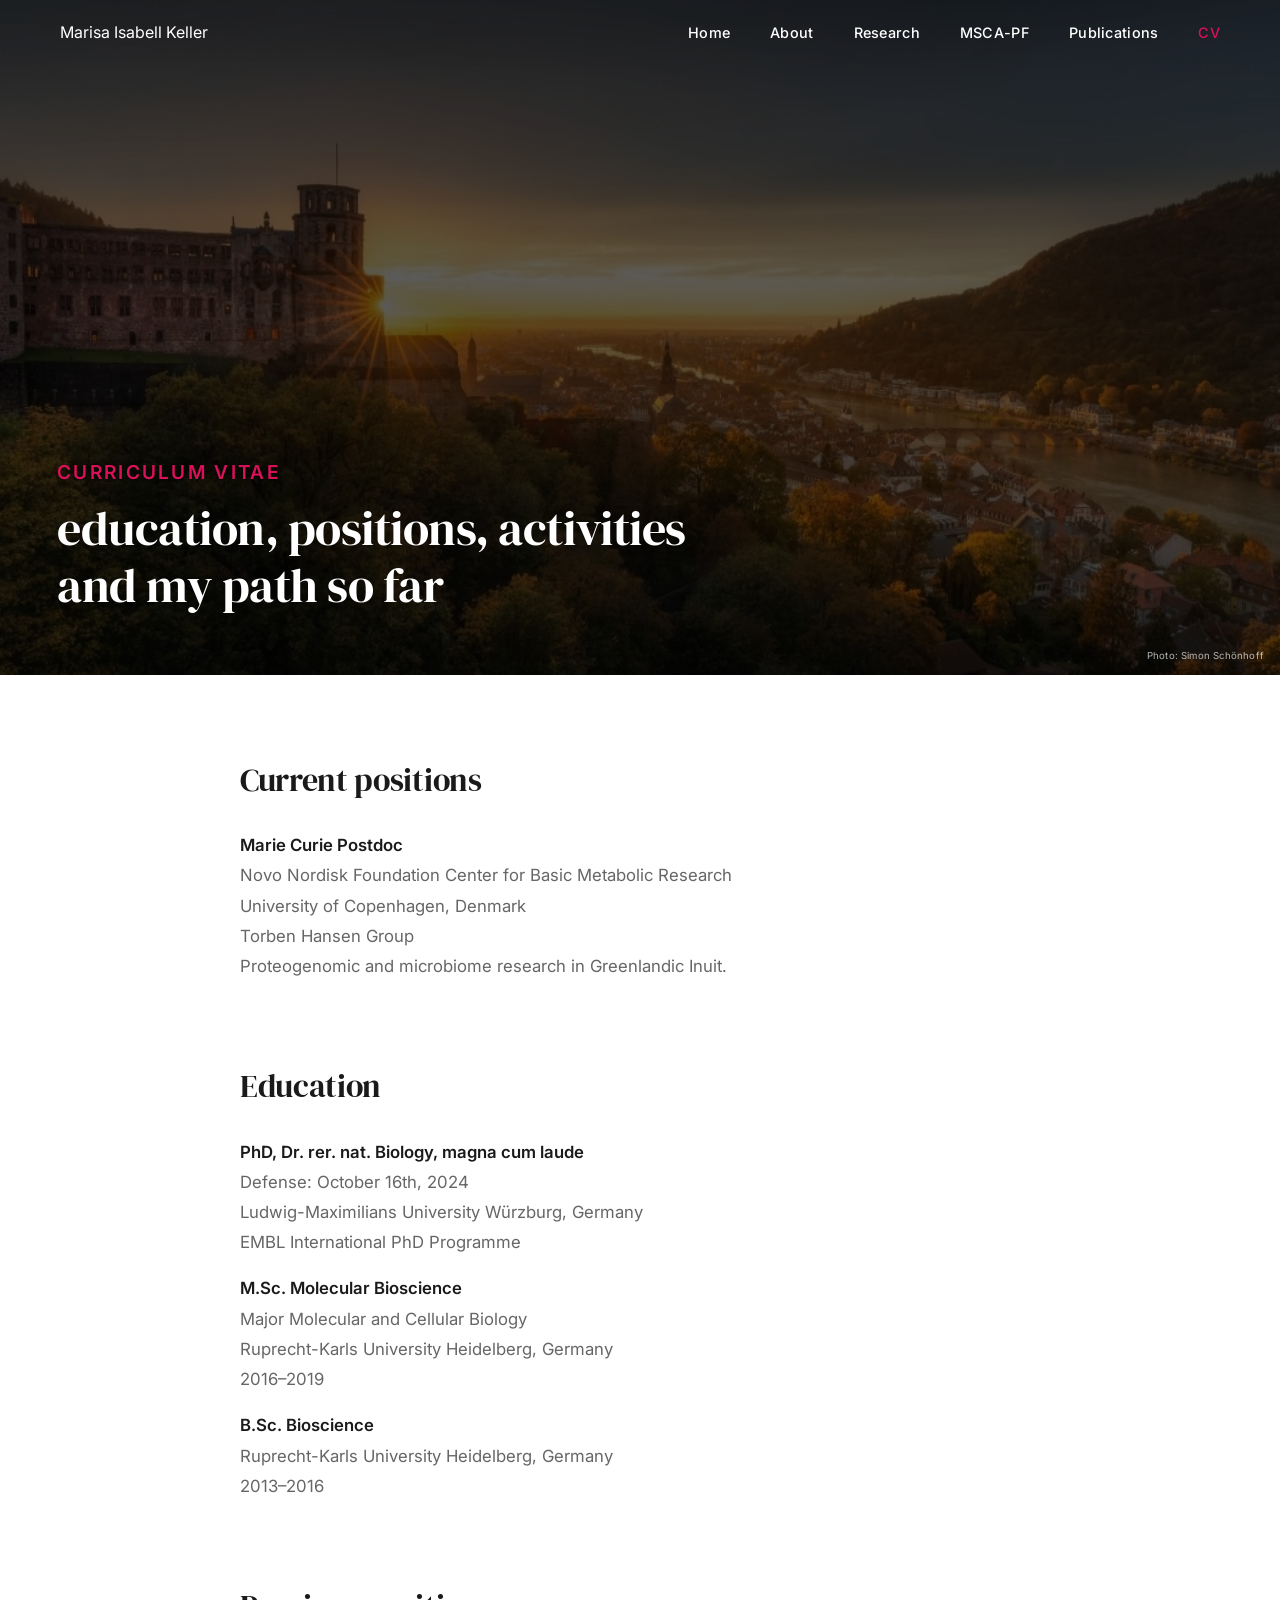
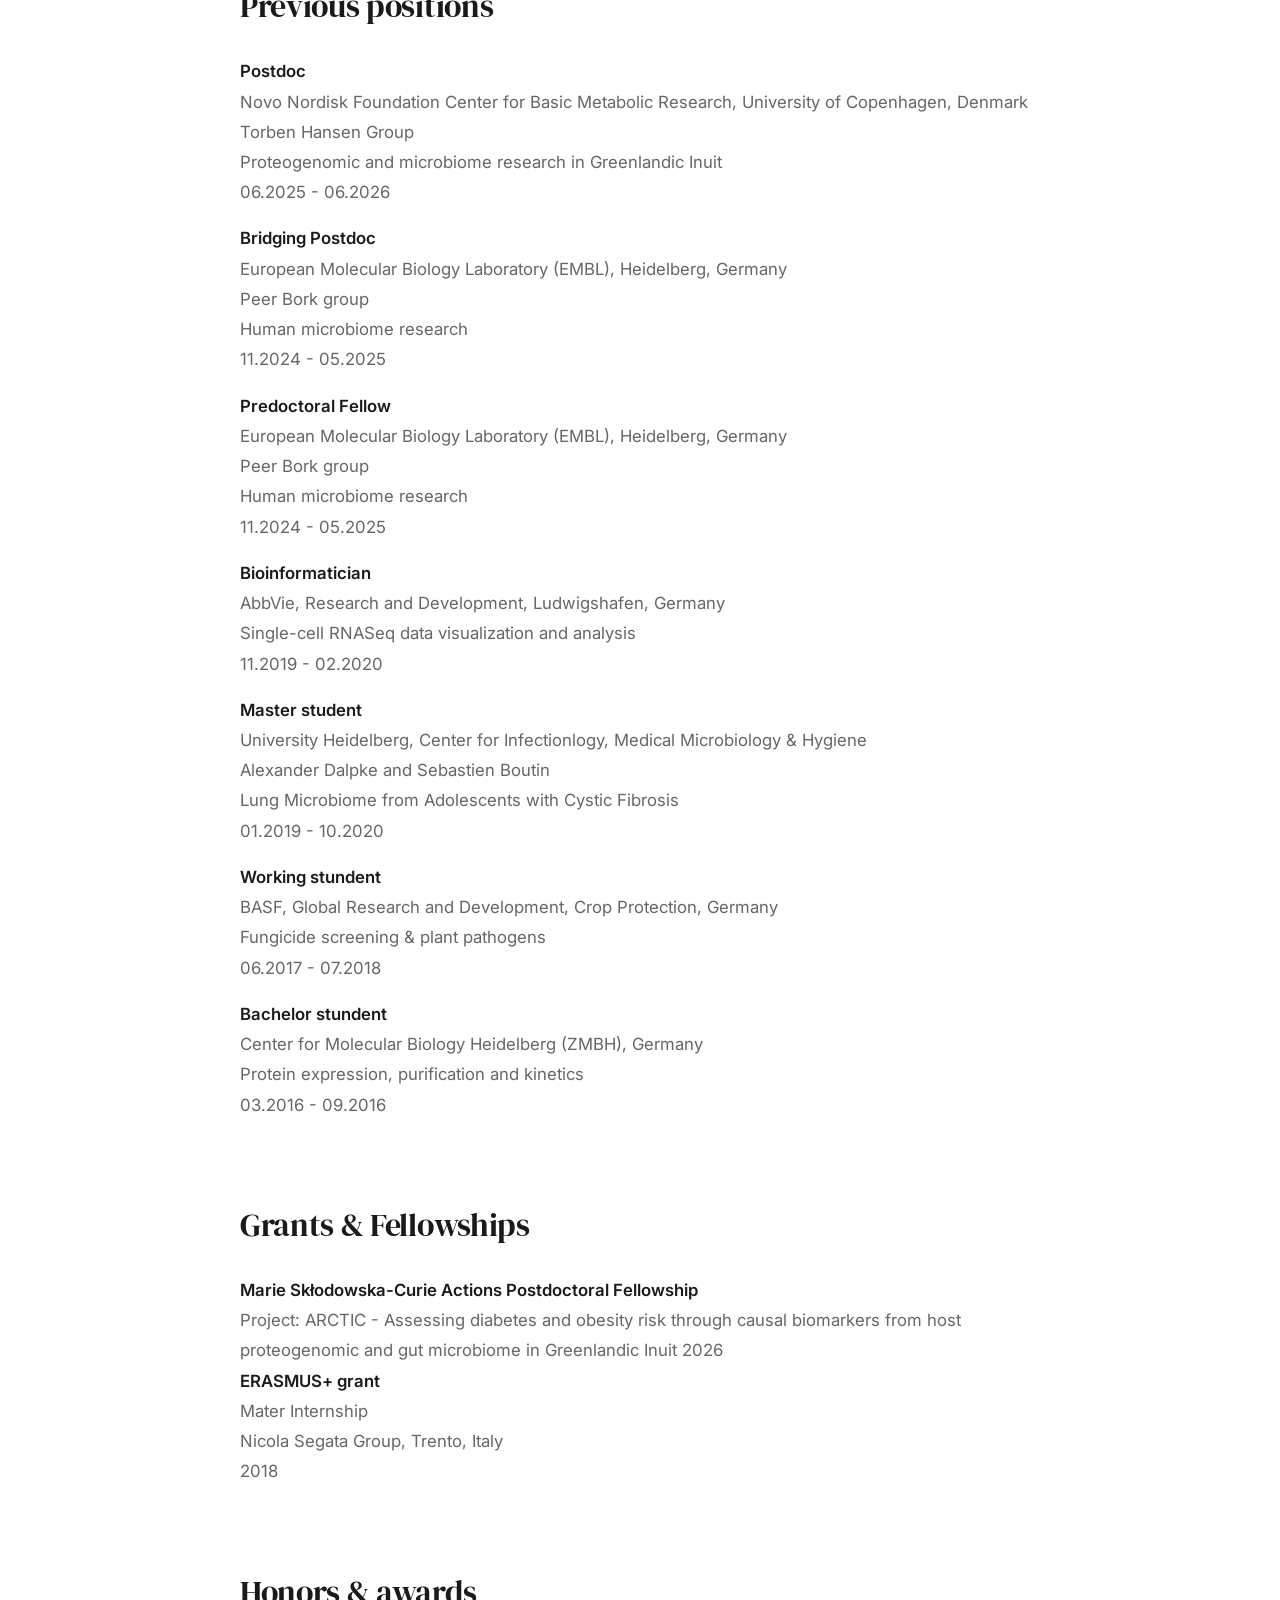
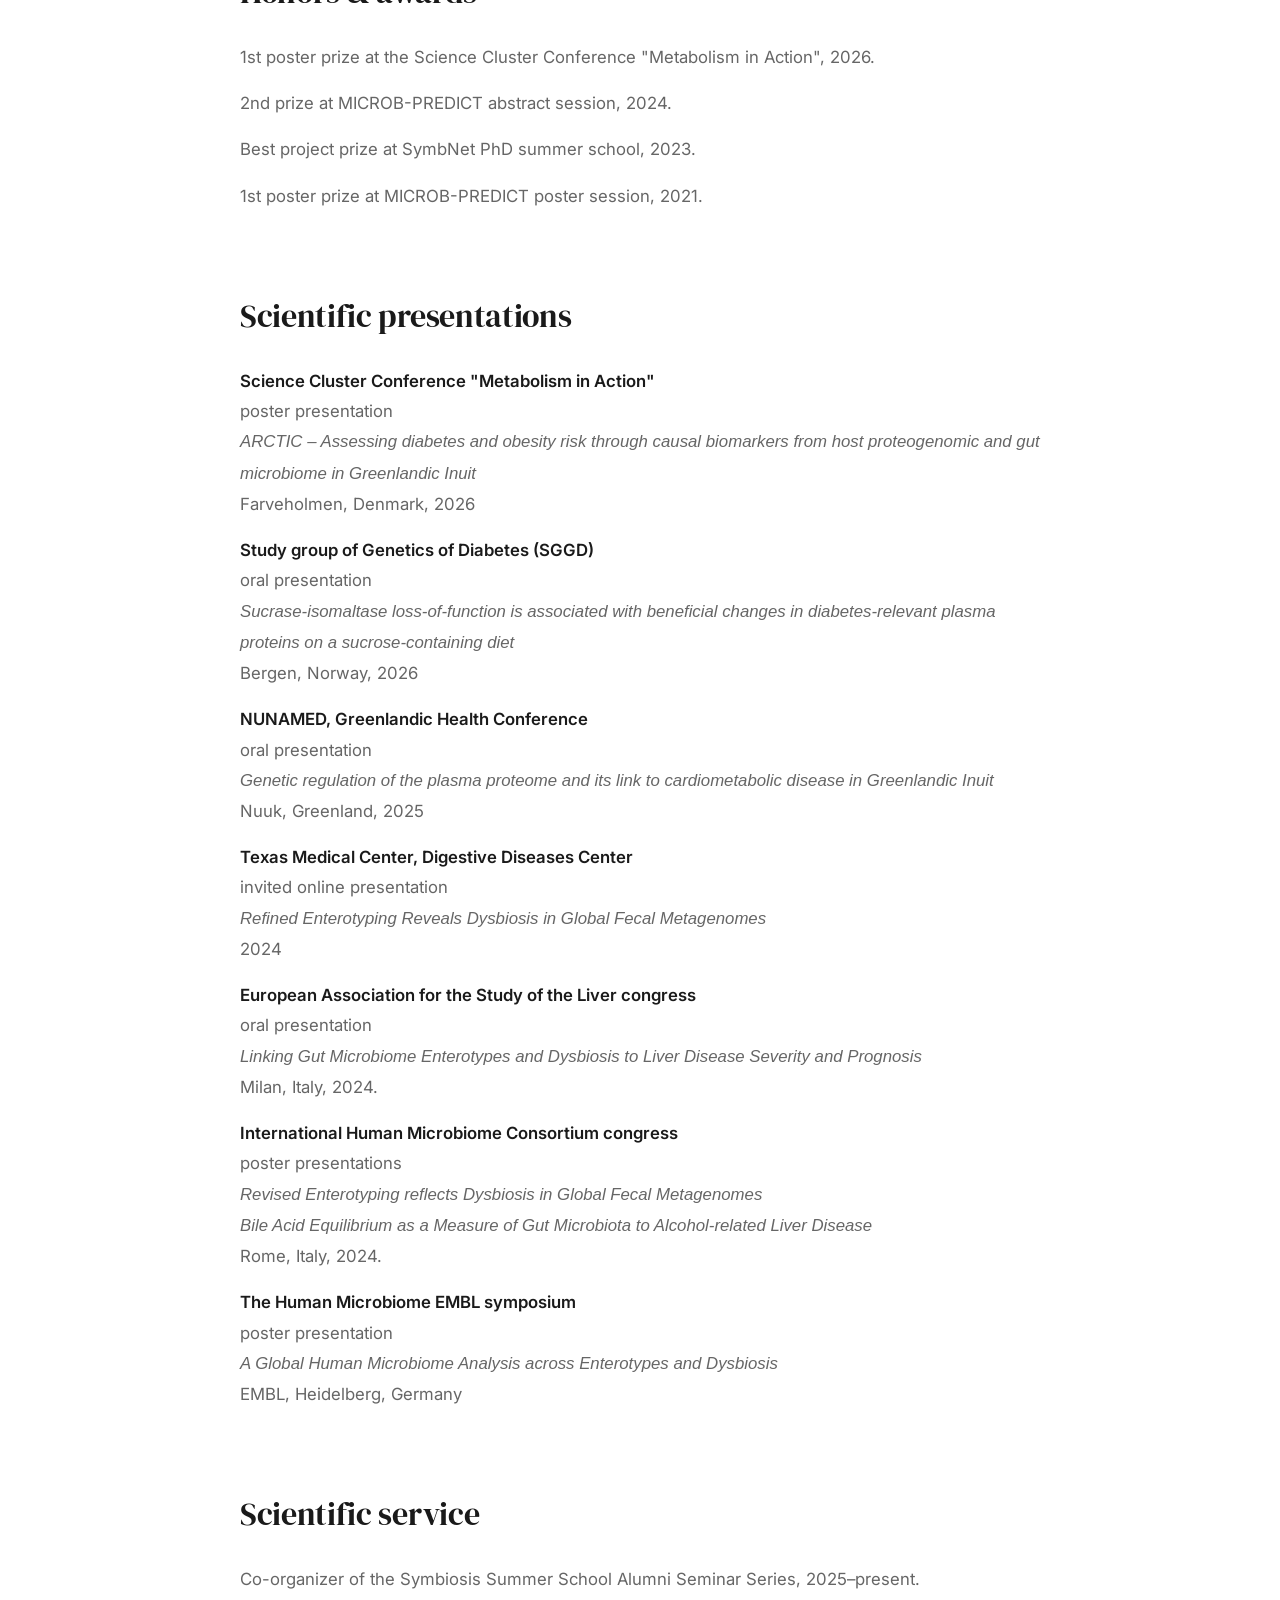
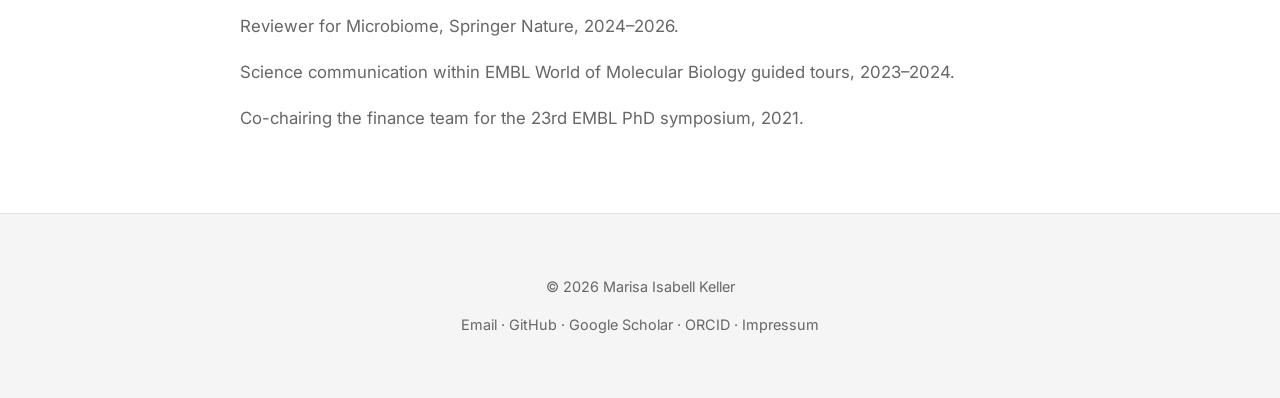
==== commit 3b4264e2: "Fix HTML formatting for presentation details" ====
--- a/cv.html
+++ b/cv.html
@@ -182,7 +182,7 @@
            </p>
         
         <p>
-          <strong>Texas Medical Center, Digestive Diseases Center</strong></p><br>
+          <strong>Texas Medical Center, Digestive Diseases Center</strong><br>
         invited online presentation<br>
         <i>Refined Enterotyping Reveals Dysbiosis in Global Fecal Metagenomes</i><br>
         2024
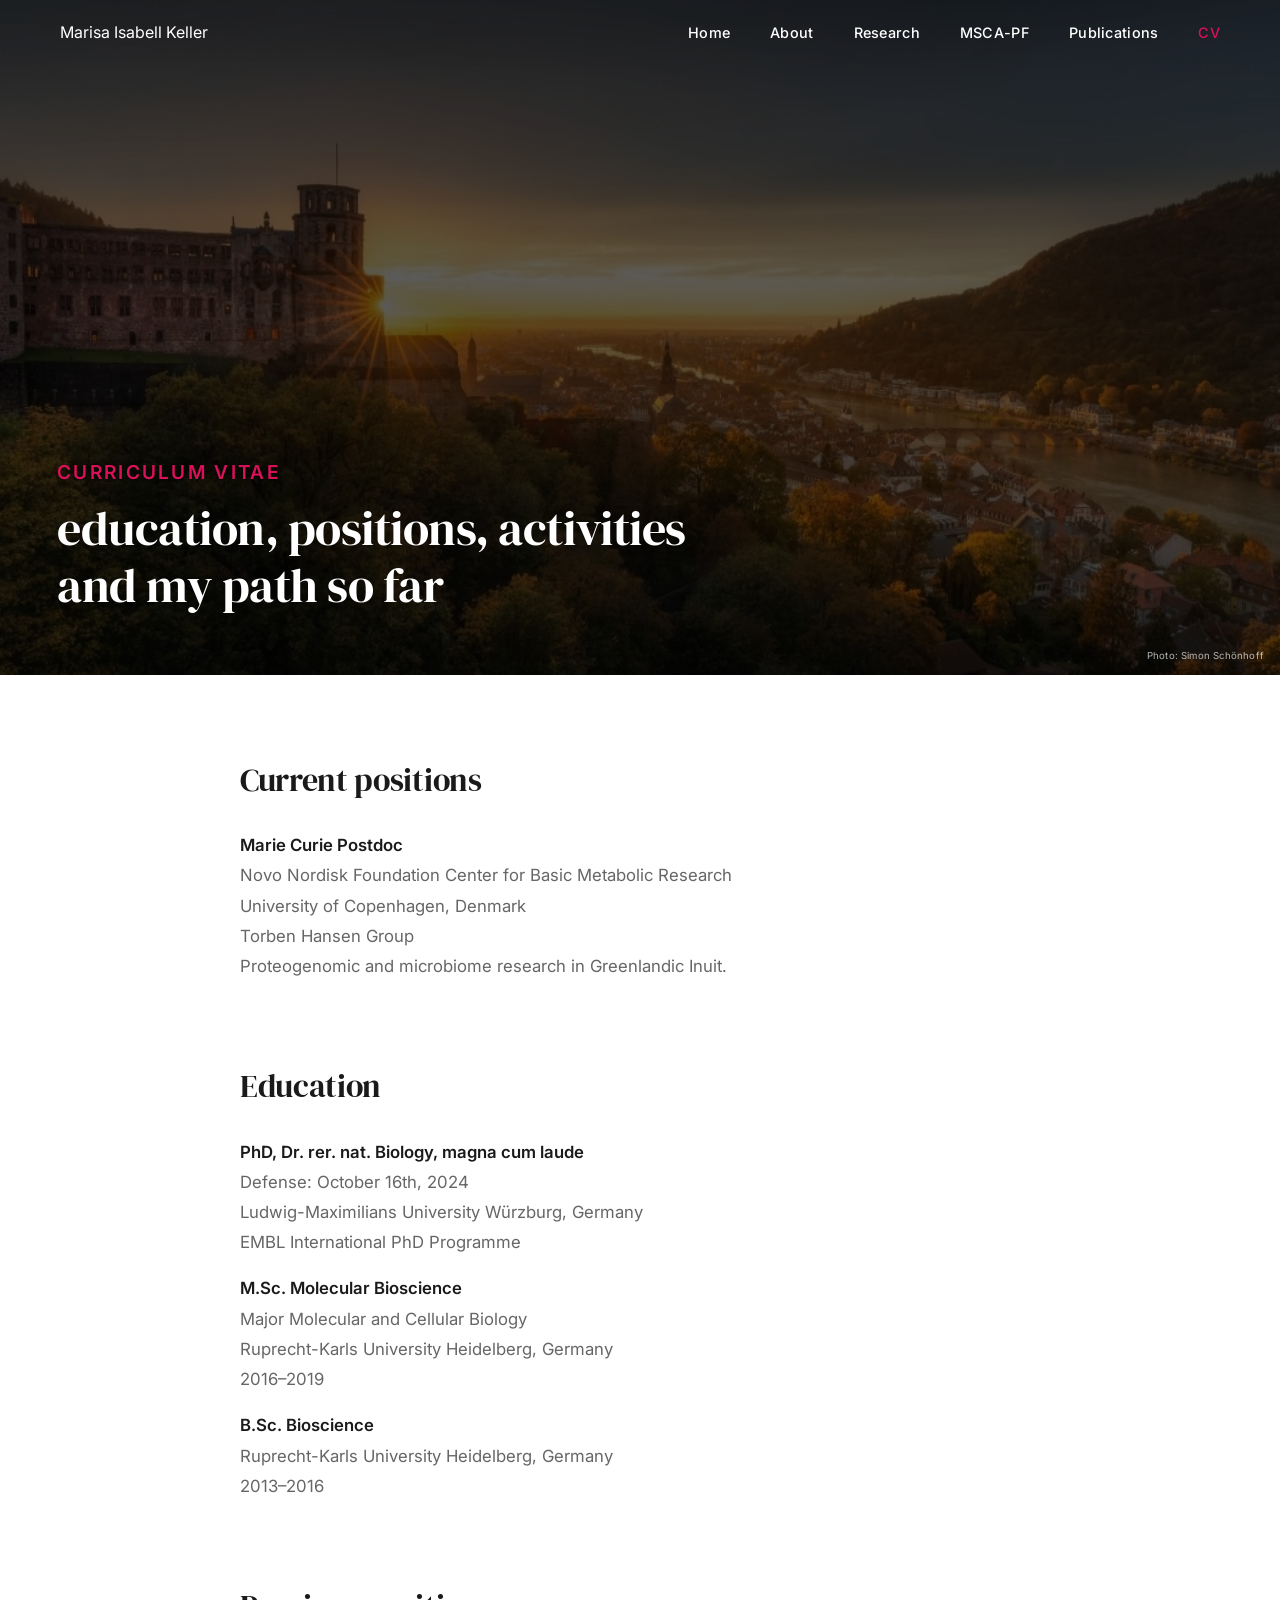
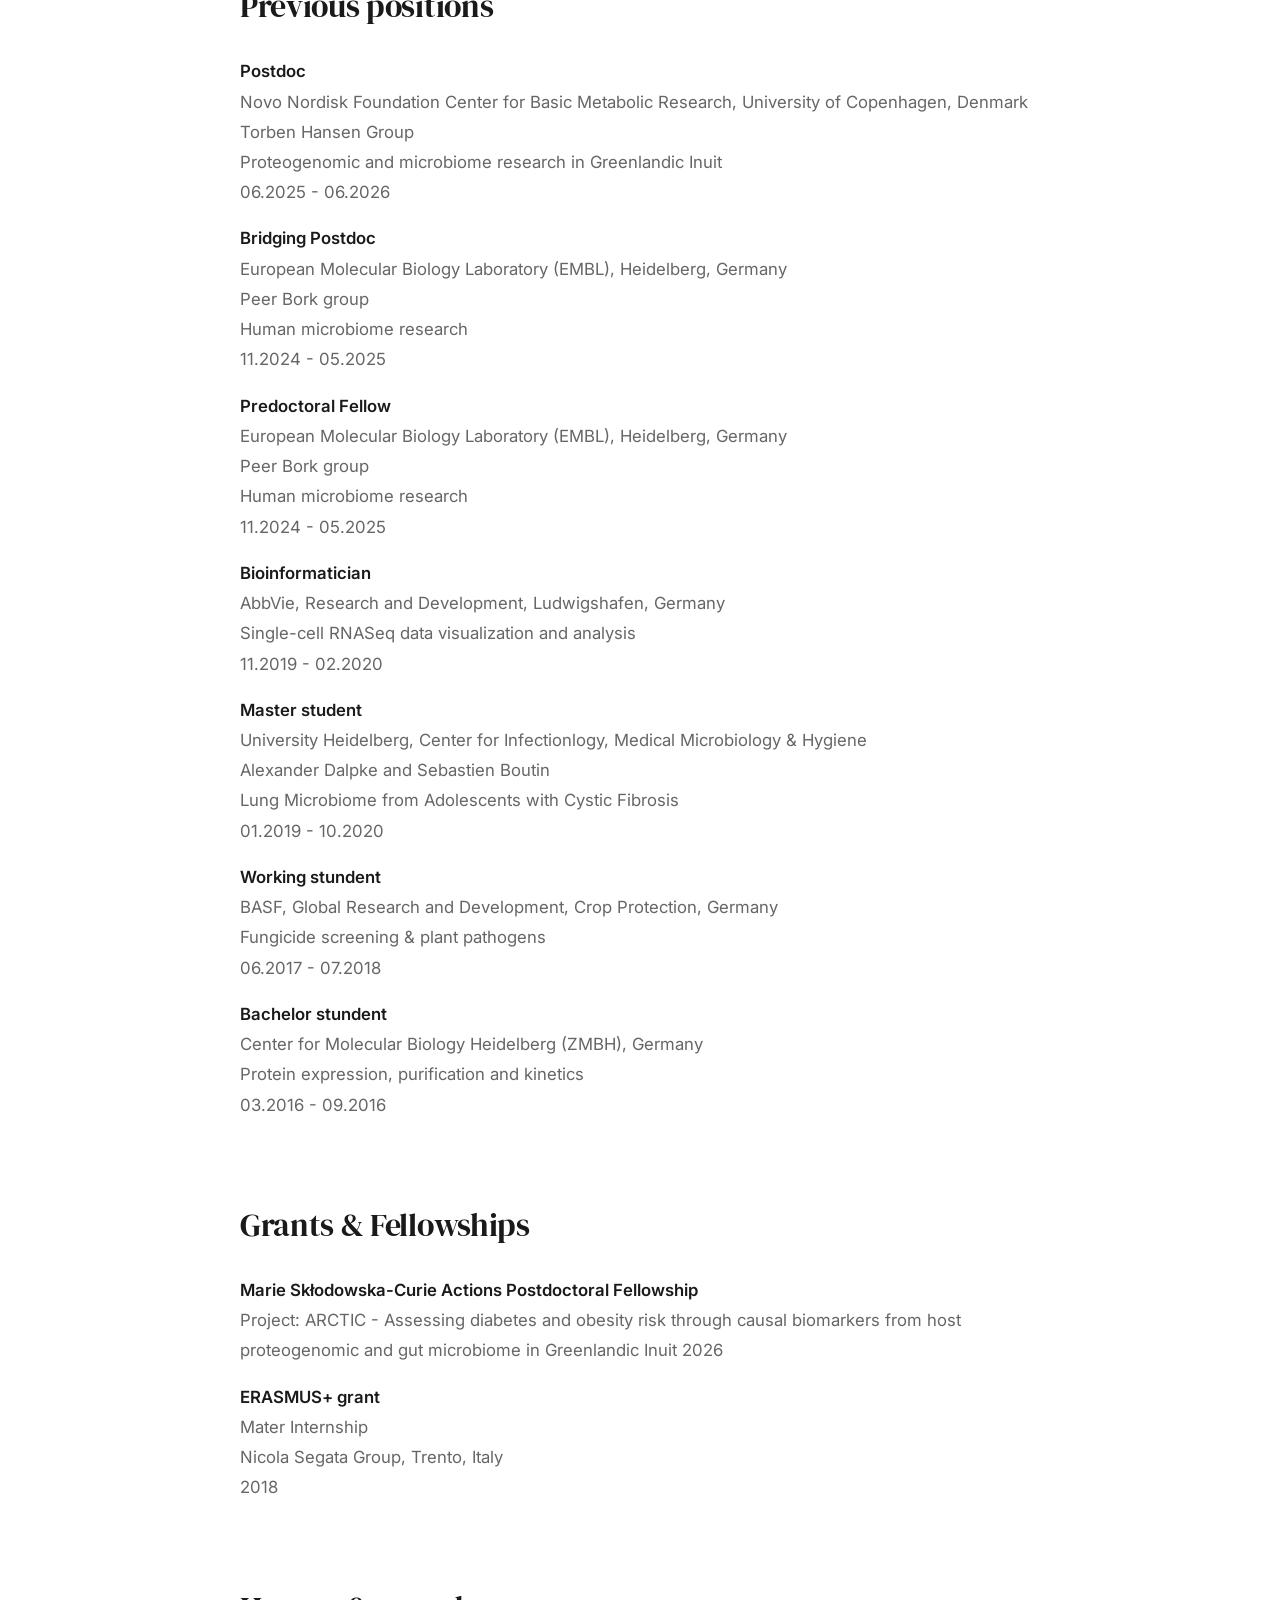
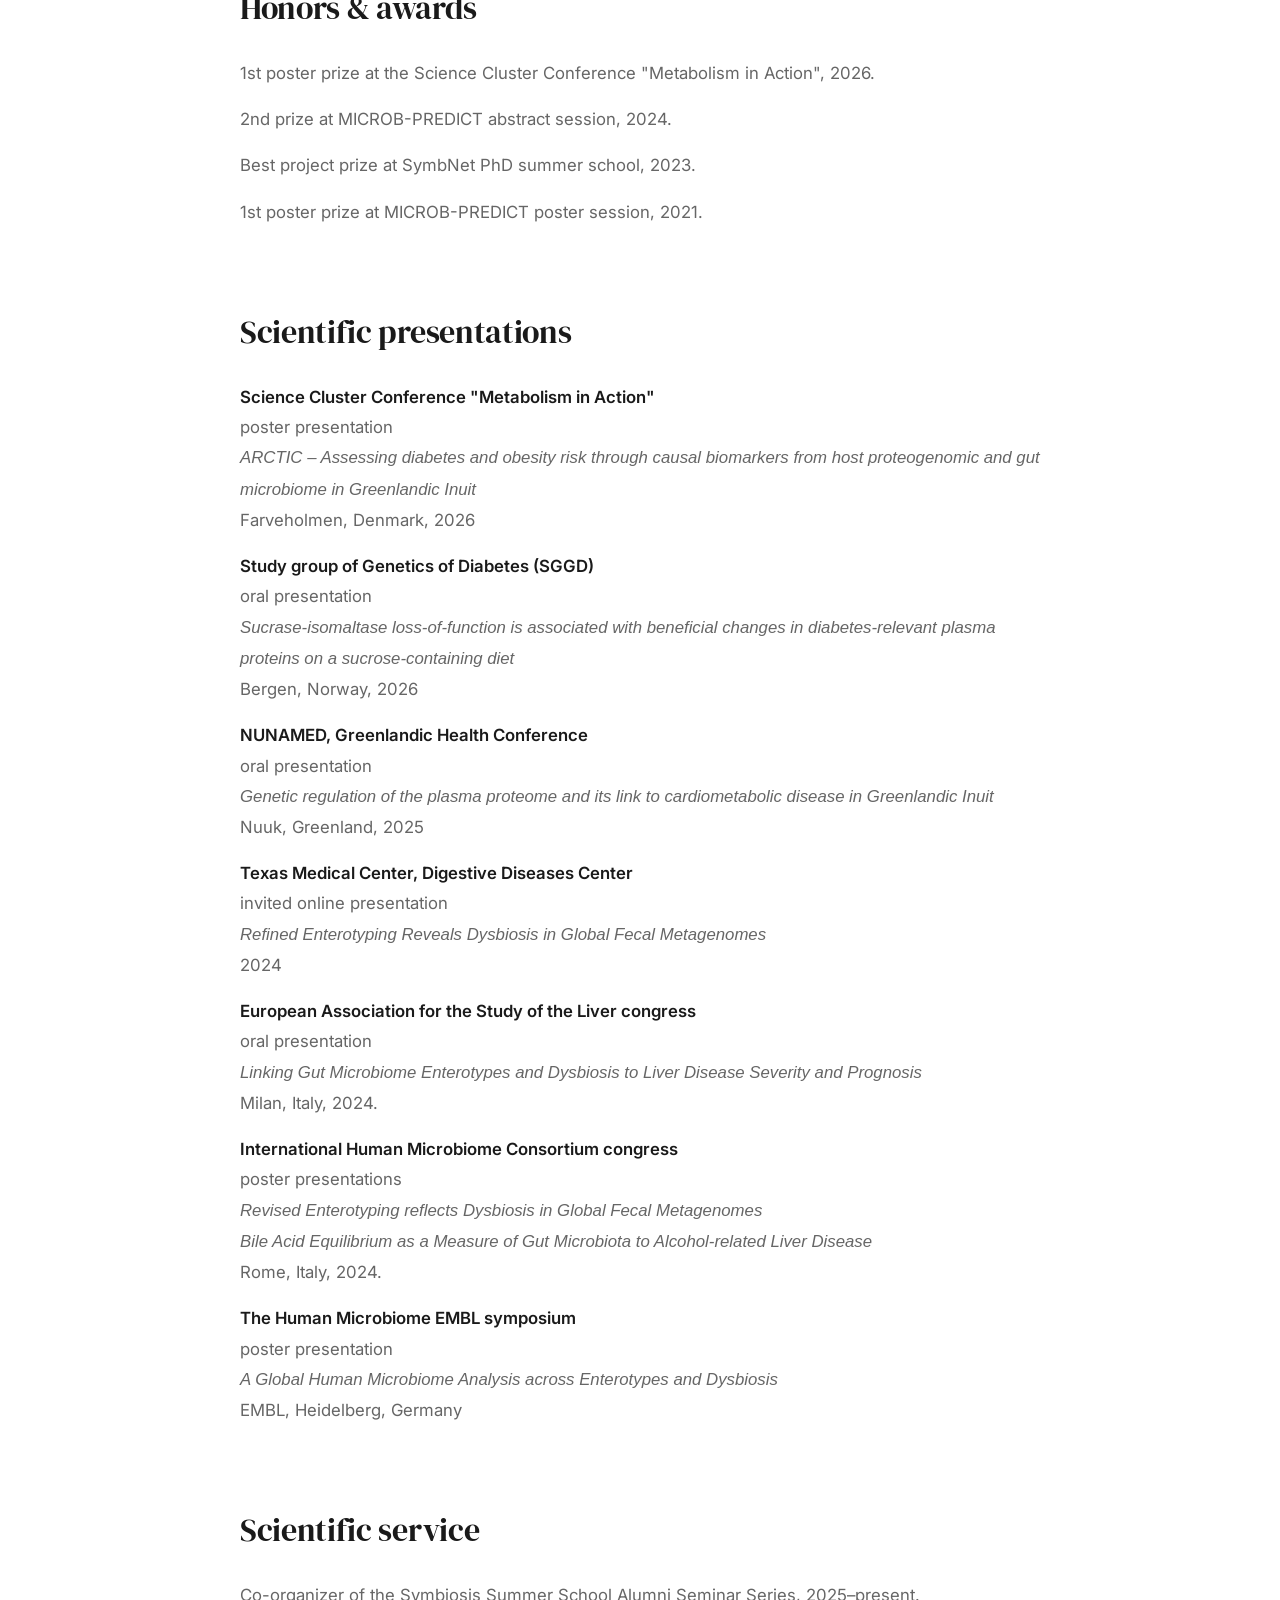
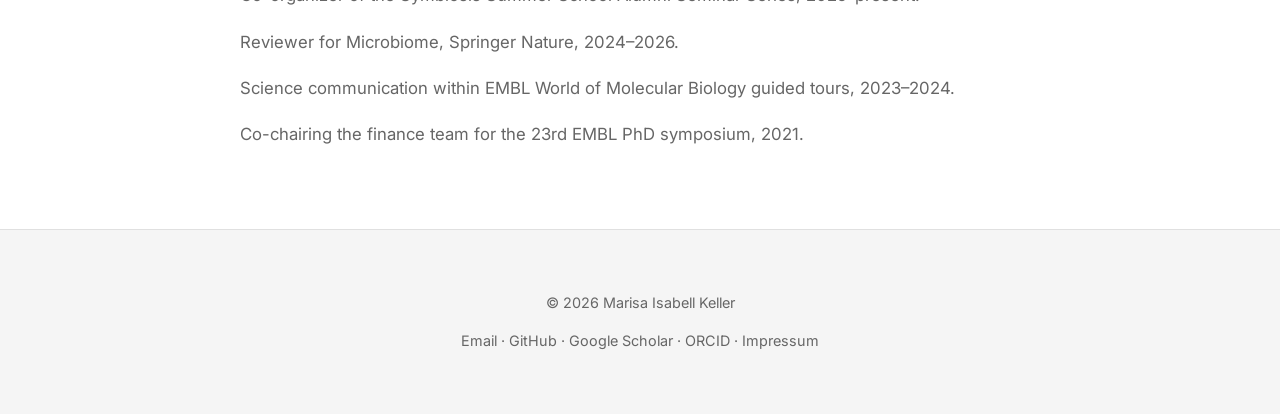
==== commit 06793a28: "Add Marie Skłodowska-Curie fellowship details" ====
--- a/cv.html
+++ b/cv.html
@@ -140,6 +140,8 @@
         Project: ARCTIC - Assessing diabetes and obesity risk through causal biomarkers from host proteogenomic and gut microbiome in Greenlandic Inuit
         2026
         <br>
+      </p>
+        <p>
           <strong>ERASMUS+ grant</strong><br>
           Mater Internship<br> 
           Nicola Segata Group, Trento, Italy<br>
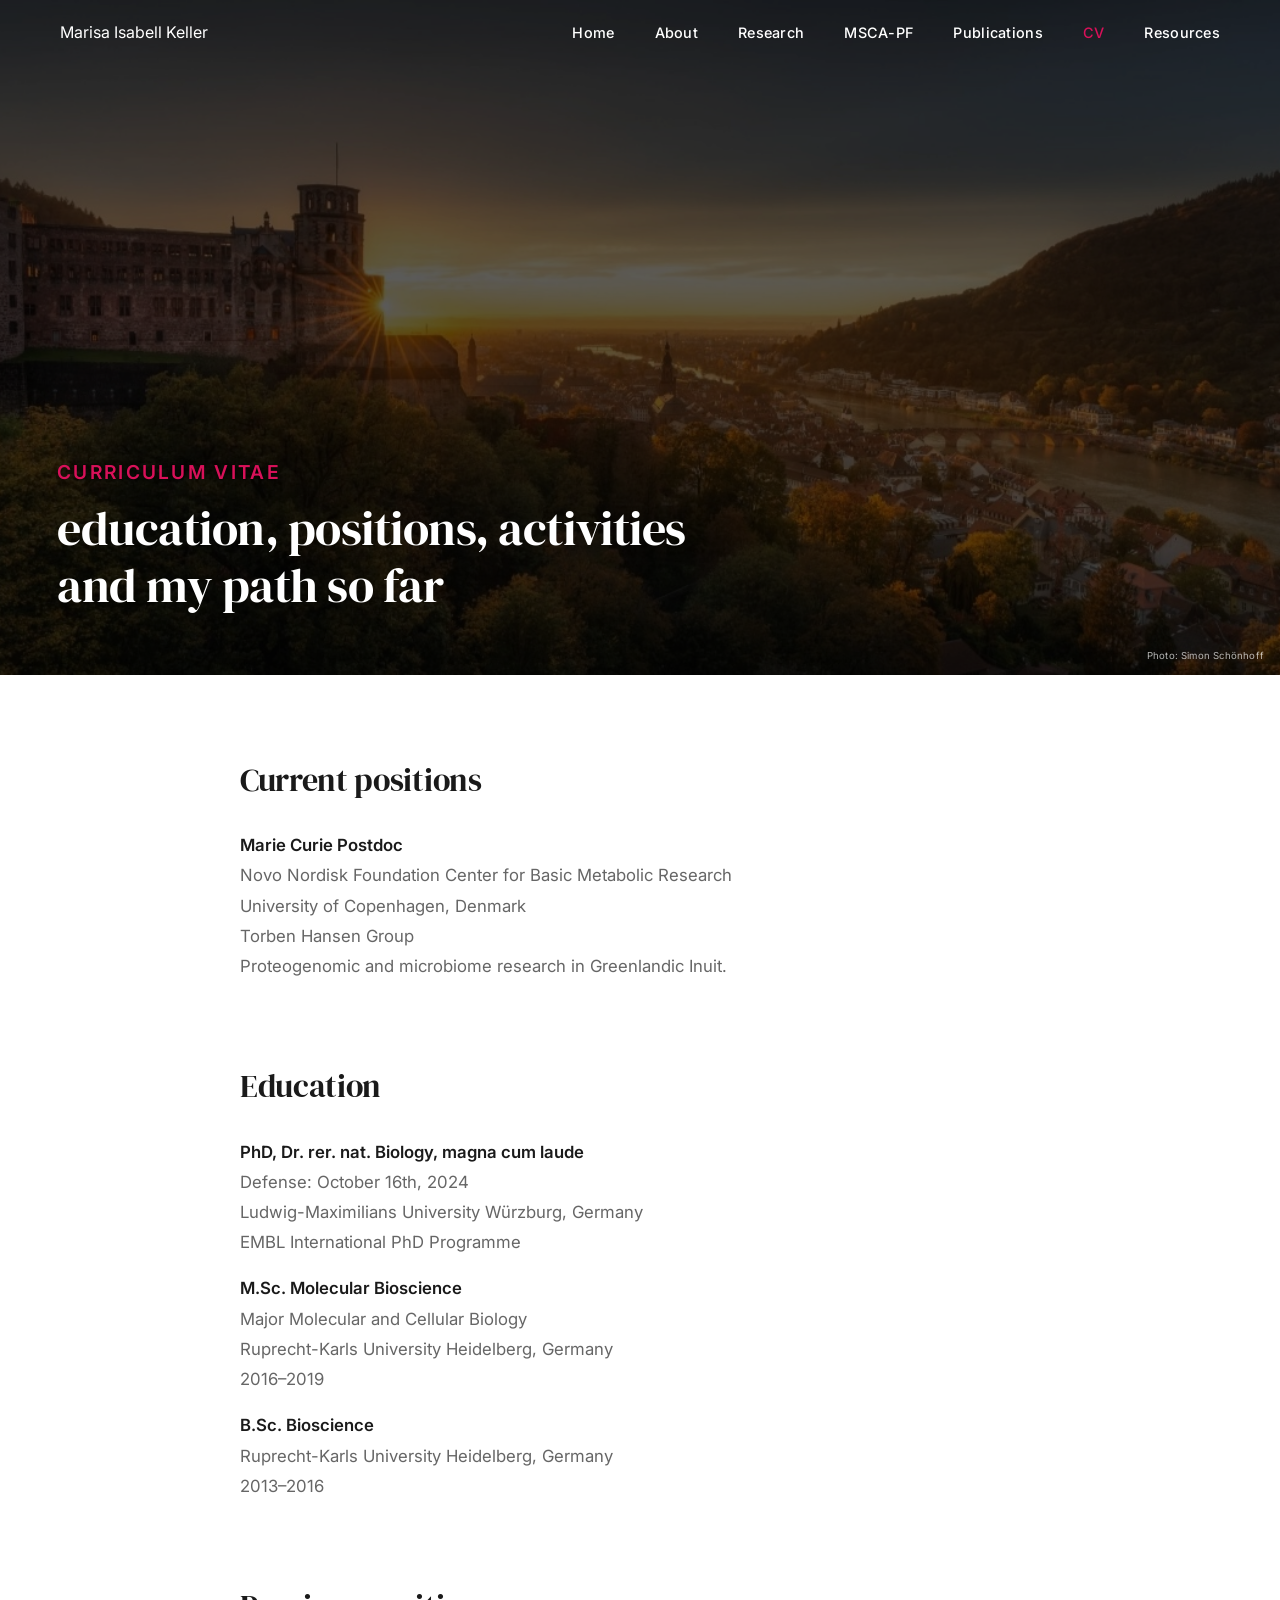
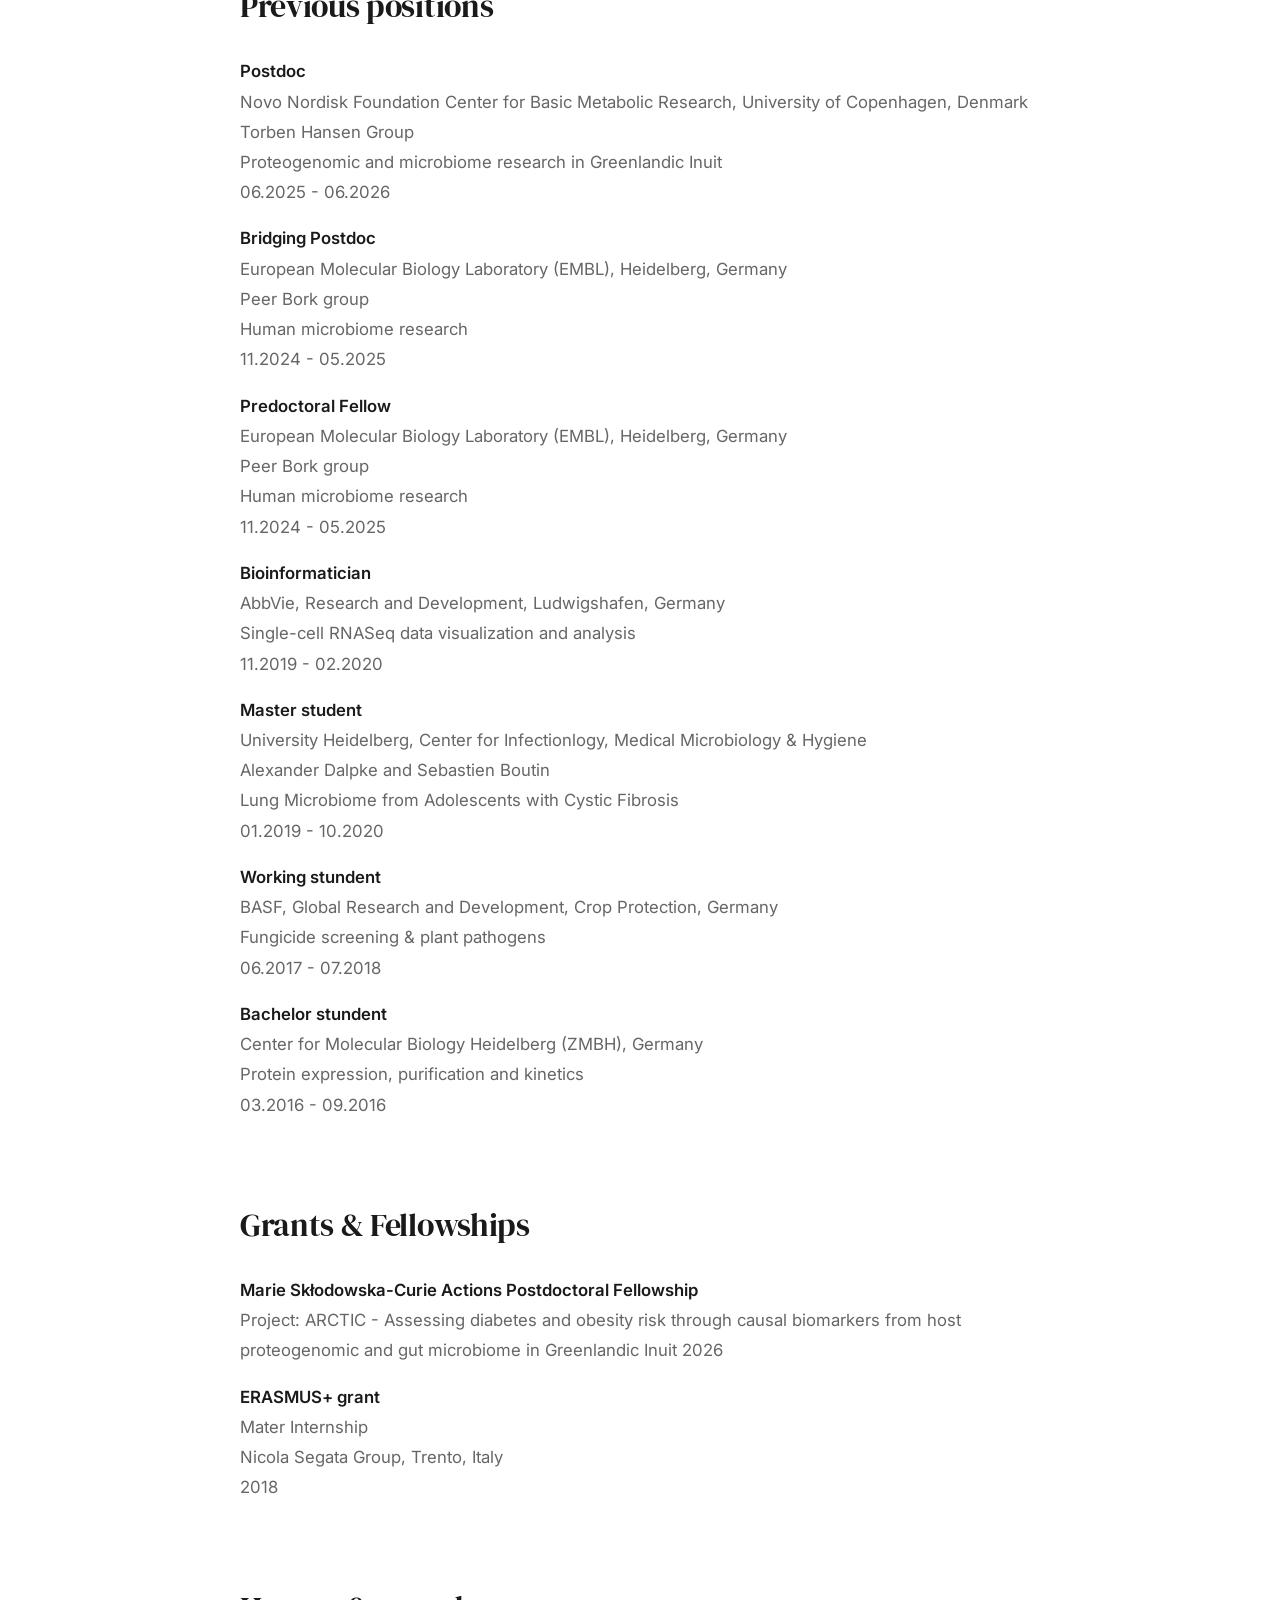
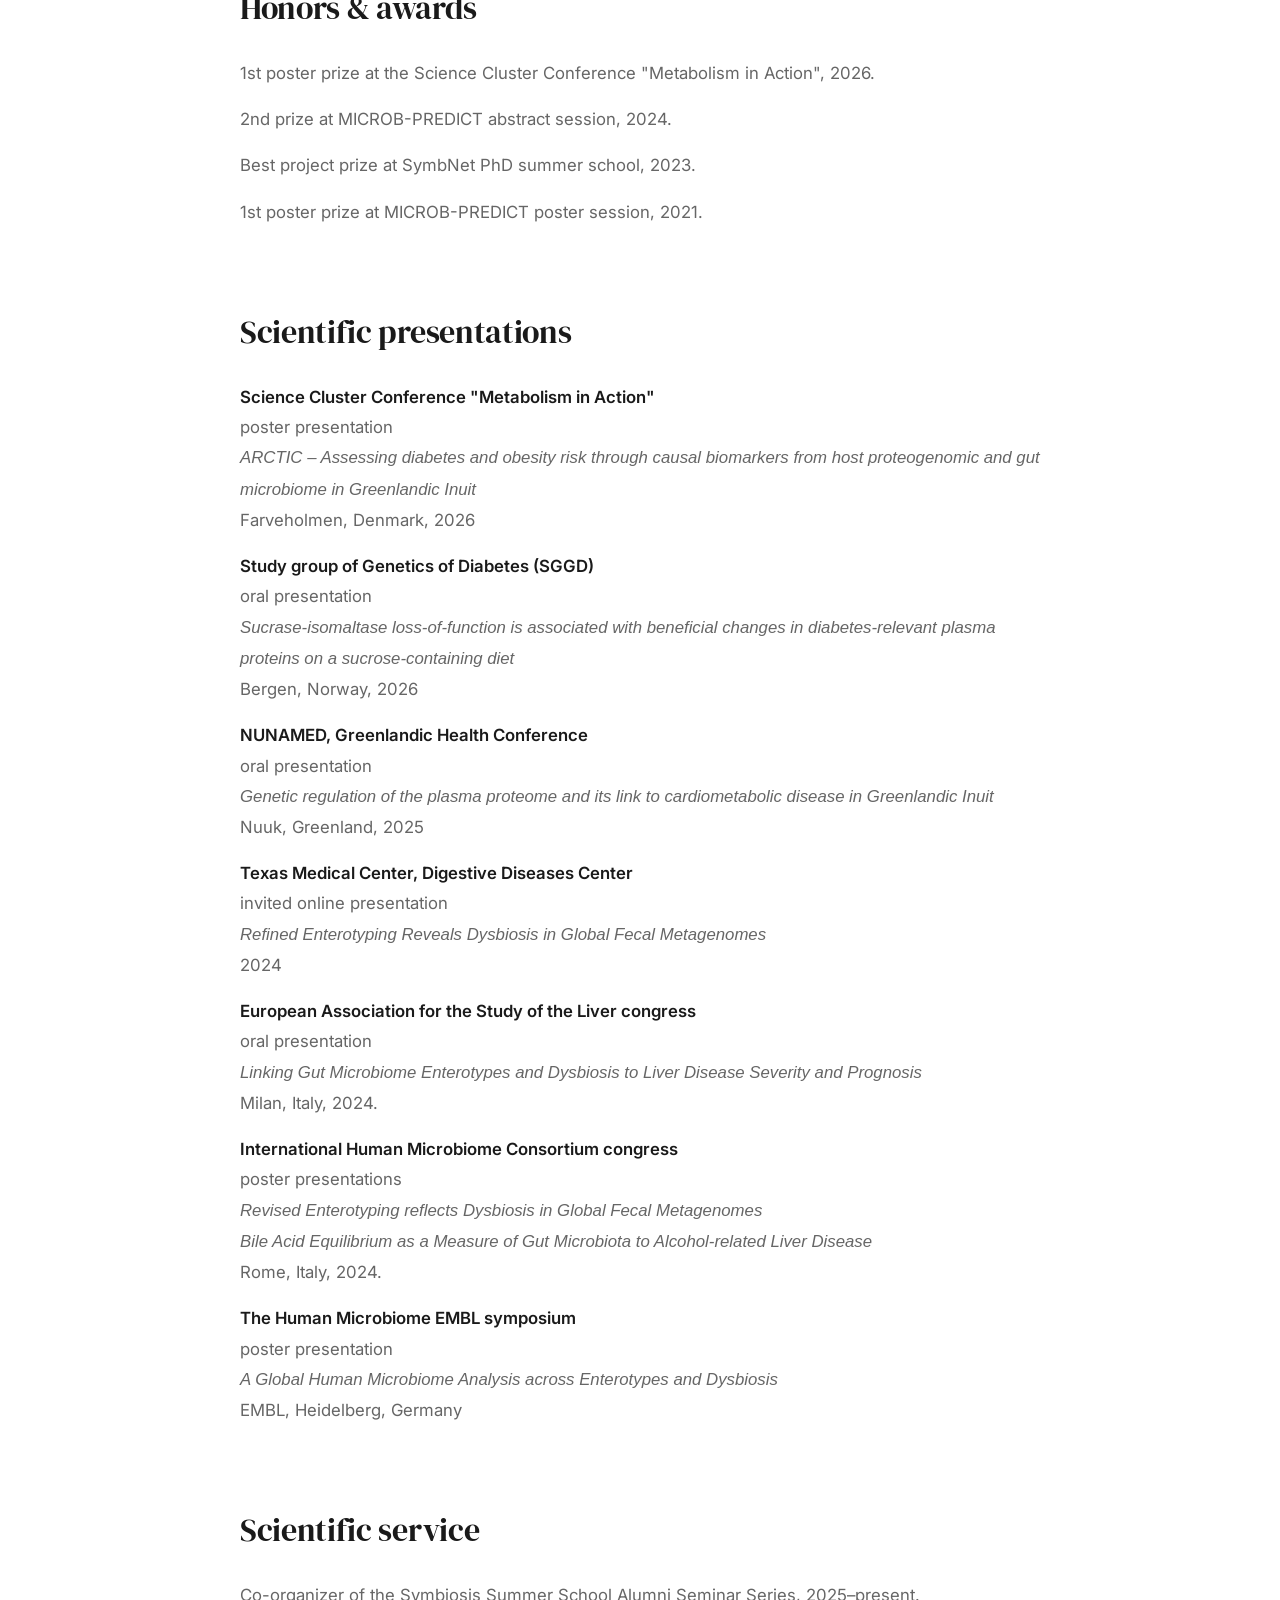
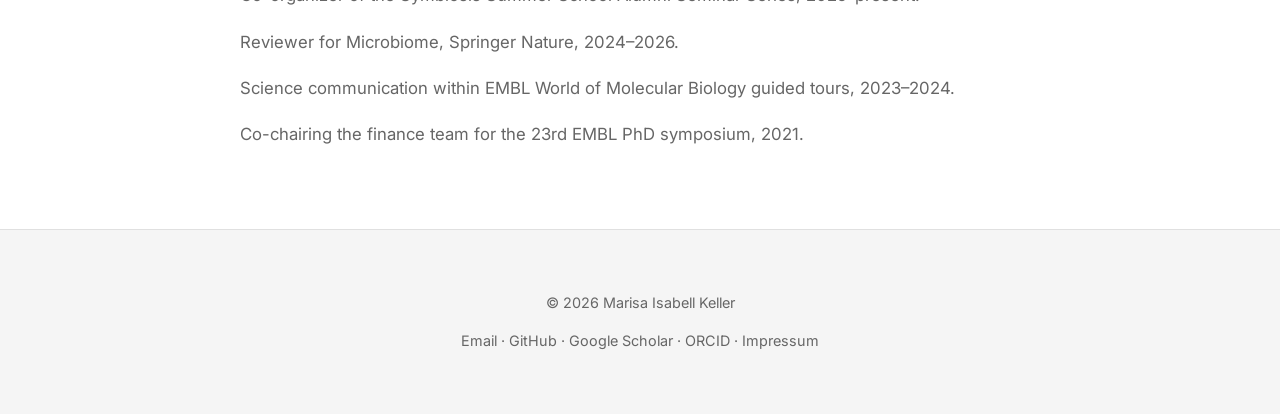
==== commit 87c71b8b: "Add Resources page with the Colorful Poo Collection Add resources.html with two free colorful poo il" ====
--- a/cv.html
+++ b/cv.html
@@ -25,6 +25,7 @@
       <a href="msca-pf.html" class="nav-link">MSCA-PF</a>
       <a href="publications.html" class="nav-link">Publications</a>
       <a href="cv.html" class="nav-link nav-active">CV</a>
+      <a href="resources.html" class="nav-link">Resources</a>
     </div>
   </nav>
 
--- a/style.css
+++ b/style.css
@@ -192,12 +192,15 @@
     display: flex;
   }
   .nav-links .nav-link {
-    color: white;                   /* ← was var(--text), needs to show on hero */
+    color: var(--accent);                   /* ← was var(--text), needs to show on hero */
     font-size: 1rem;
   }
   .nav-links .nav-link.nav-active {
     color: var(--accent);
   }
+   .site-nav--scrolled .nav-links--open {
+  background: var(--background);
+}
 }
 
 /* ============================================
@@ -657,7 +660,7 @@
   }
 
   .hero-title {
-    font-size: 2rem;
+    font-size: 1.6rem;
   }
 
   .hero-text-container {
@@ -737,7 +740,7 @@
   }
 
   .hero-title {
-    font-size: 1.5rem;
+    font-size: 1.2rem;
     line-height: 1.3;
   }
 
@@ -1033,3 +1036,116 @@
 .pub-authors strong {
   color: var(--accent);
 }
+
+/* ============================================
+   RESOURCES PAGE
+   ============================================ */
+
+.resource-grid {
+  display: grid;
+  grid-template-columns: repeat(auto-fit, minmax(260px, 1fr));
+  gap: 32px;
+  margin: 48px 0;
+}
+
+.resource-card {
+  margin: 0;
+  border: 1px solid var(--border);
+  background: var(--background);
+}
+
+.resource-image {
+  aspect-ratio: 1 / 1;
+  display: flex;
+  align-items: center;
+  justify-content: center;
+  padding: 24px;
+  background: var(--beige);
+}
+
+.resource-image img {
+  max-width: 100%;
+  max-height: 100%;
+  object-fit: contain;
+}
+
+.resource-card figcaption {
+  display: flex;
+  flex-direction: column;
+  gap: 4px;
+  padding: 20px 24px 24px;
+}
+
+.resource-title {
+  font-weight: 600;
+  color: var(--text);
+}
+
+.resource-meta {
+  font-size: 0.85rem;
+  color: var(--text-light);
+}
+
+.inner-content a.resource-download {
+  margin-top: 12px;
+  font-weight: 500;
+  color: var(--accent);
+}
+
+.license-box {
+  padding: 32px;
+  background: var(--beige);
+}
+
+.license-box h3 {
+  font-family: 'DM Serif Display', serif;
+  font-size: 1.4rem;
+  font-weight: 400;
+  margin: 0 0 16px 0;
+}
+
+.license-box h3:not(:first-child) {
+  margin-top: 32px;
+}
+
+.inner-content .license-box a {
+  color: var(--accent);
+}
+
+.credit-line {
+  display: flex;
+  align-items: center;
+  gap: 12px;
+  flex-wrap: wrap;
+}
+
+.credit-line code {
+  flex: 1 1 280px;
+  font-family: inherit;
+  font-size: 0.95rem;
+  padding: 12px 16px;
+  background: var(--background);
+  border: 1px solid var(--border);
+}
+
+.credit-copy {
+  font-family: inherit;
+  font-size: 0.9rem;
+  font-weight: 500;
+  padding: 12px 20px;
+  border: none;
+  background: var(--accent);
+  color: white;
+  cursor: pointer;
+  transition: background 0.3s ease;
+}
+
+.credit-copy:hover {
+  background: var(--accent-hover);
+}
+
+@media (max-width: 480px) {
+  .license-box {
+    padding: 24px 20px;
+  }
+}
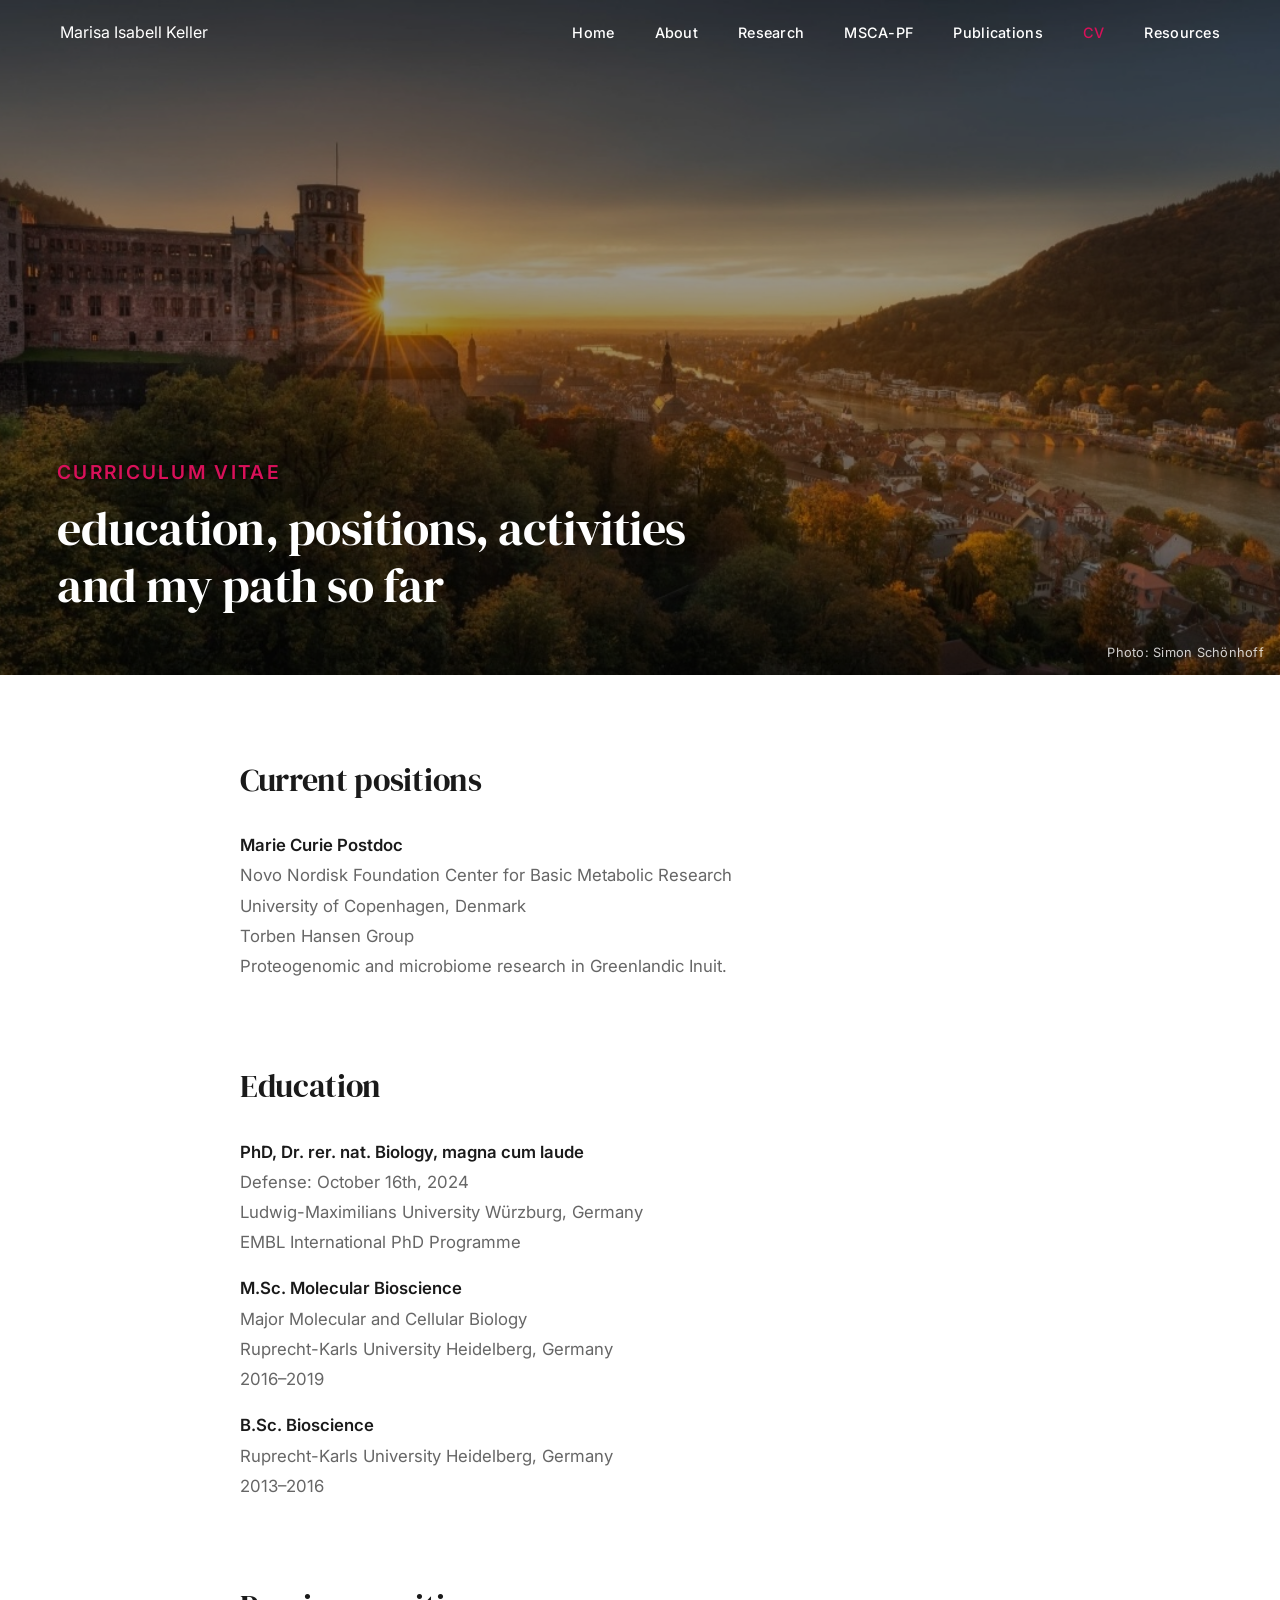
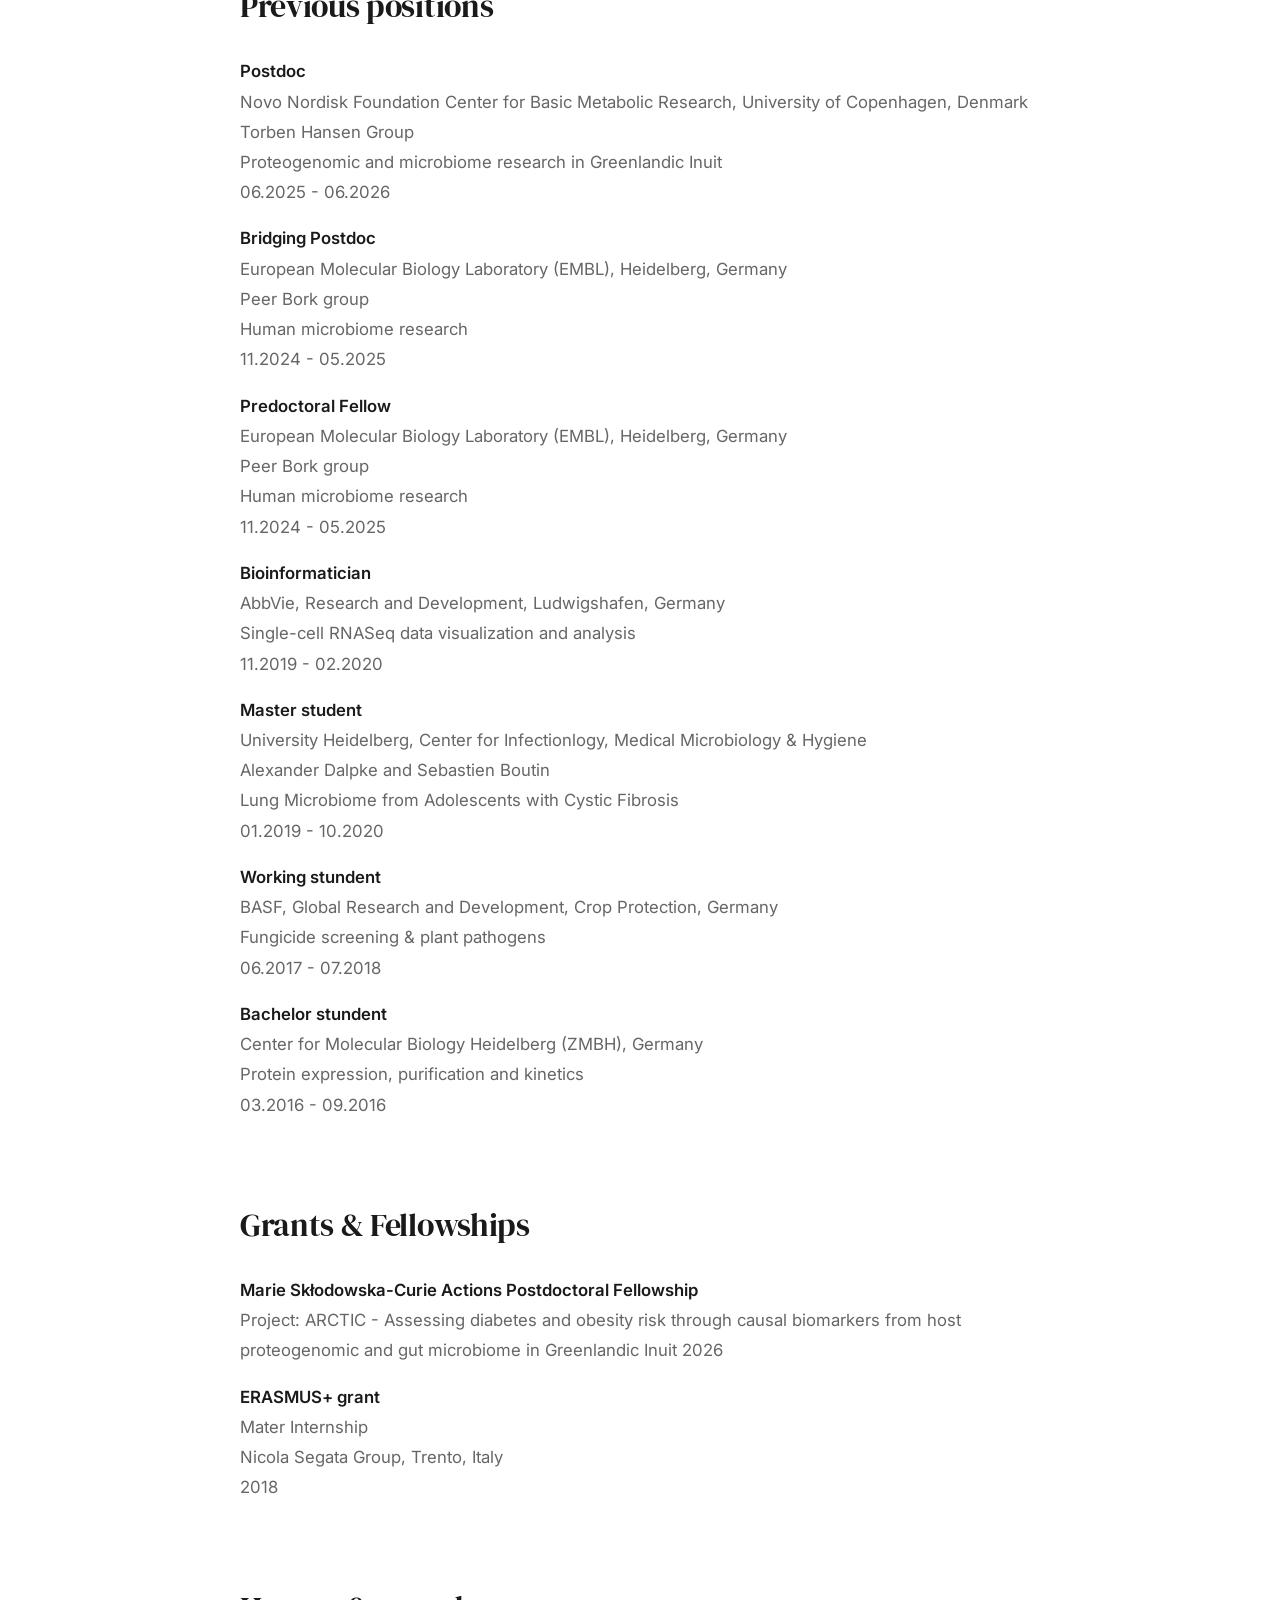
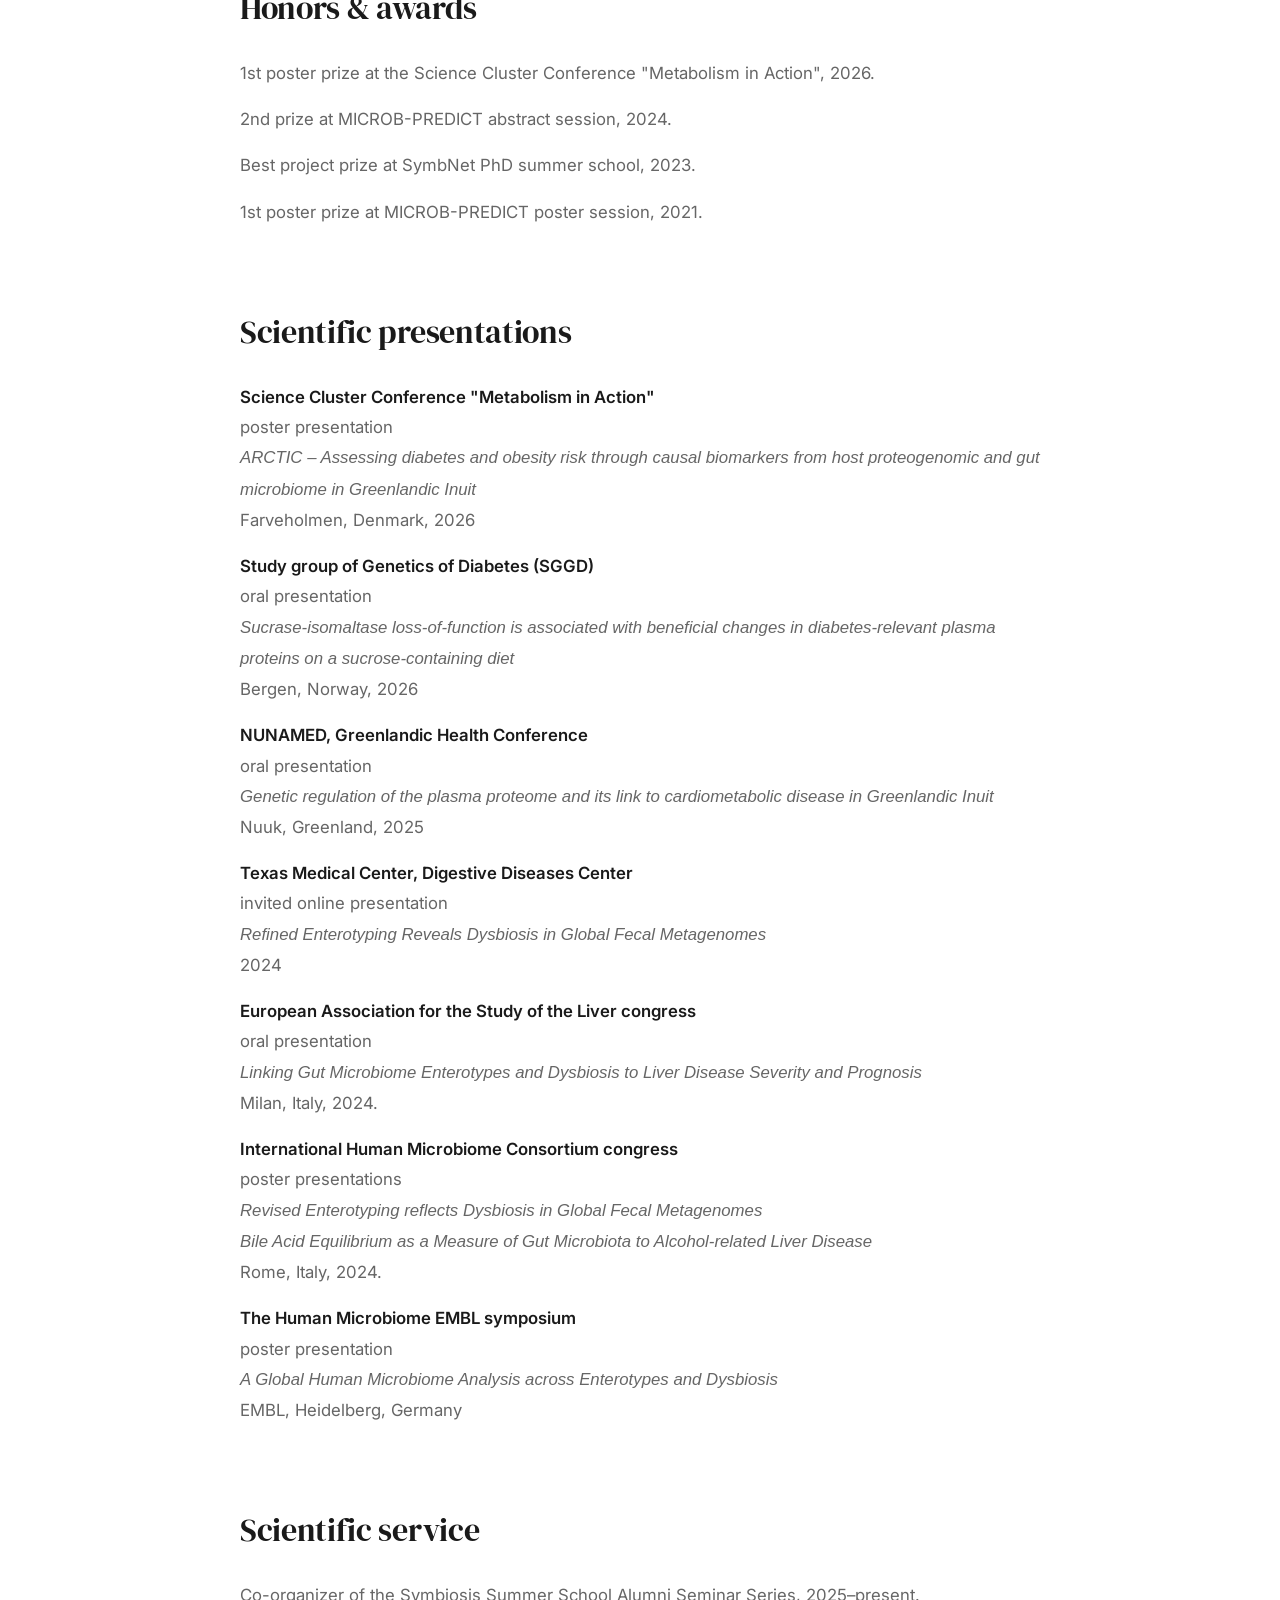
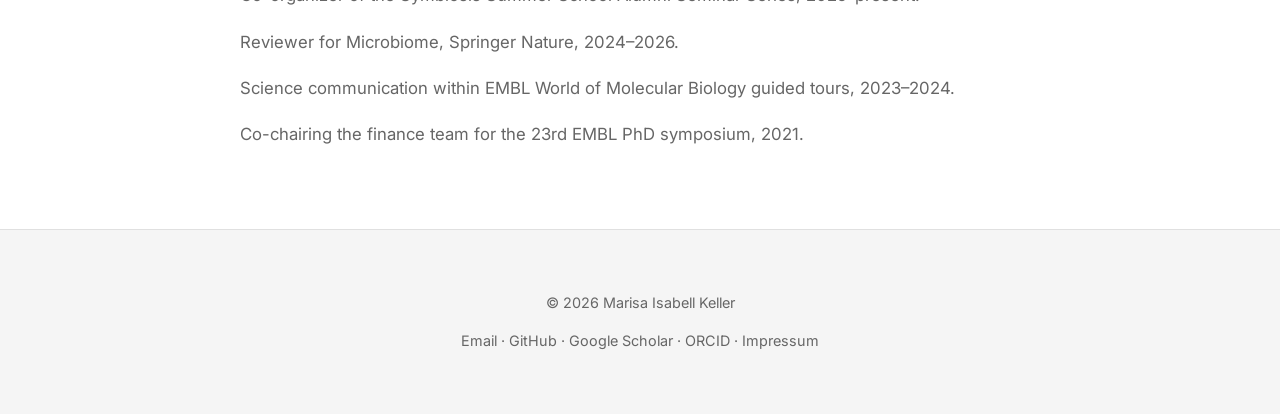
==== commit af8b016b: "Fix dark CV hero and improve photo credits Remove the duplicated overlay (and a stray unclosed div) " ====
--- a/cv.html
+++ b/cv.html
@@ -36,9 +36,7 @@
       <span class="page-hero-label">Curriculum Vitae</span>
       <h1>education, positions, activities and my path so far</h1>
     </div>
-    <div class="page-hero-overlay"></div>
     <a href="https://simonschoenhoff.de/en/" target="_blank" rel="noopener noreferrer" class="photo-credit">Photo: Simon Schönhoff</a>
-    <div class="page-hero-text">
   </section>
 
   <main class="inner-main">
--- a/style.css
+++ b/style.css
@@ -248,8 +248,8 @@
   bottom: 12px;
   right: 16px;
   z-index: 2;
-  font-size: 0.6rem;
-  color: rgba(255, 255, 255, 0.7);
+  font-size: 0.8rem;
+  color: rgba(255, 255, 255, 0.8);
   text-decoration: none;
   letter-spacing: 0.02em;
   transition: color 0.3s ease;
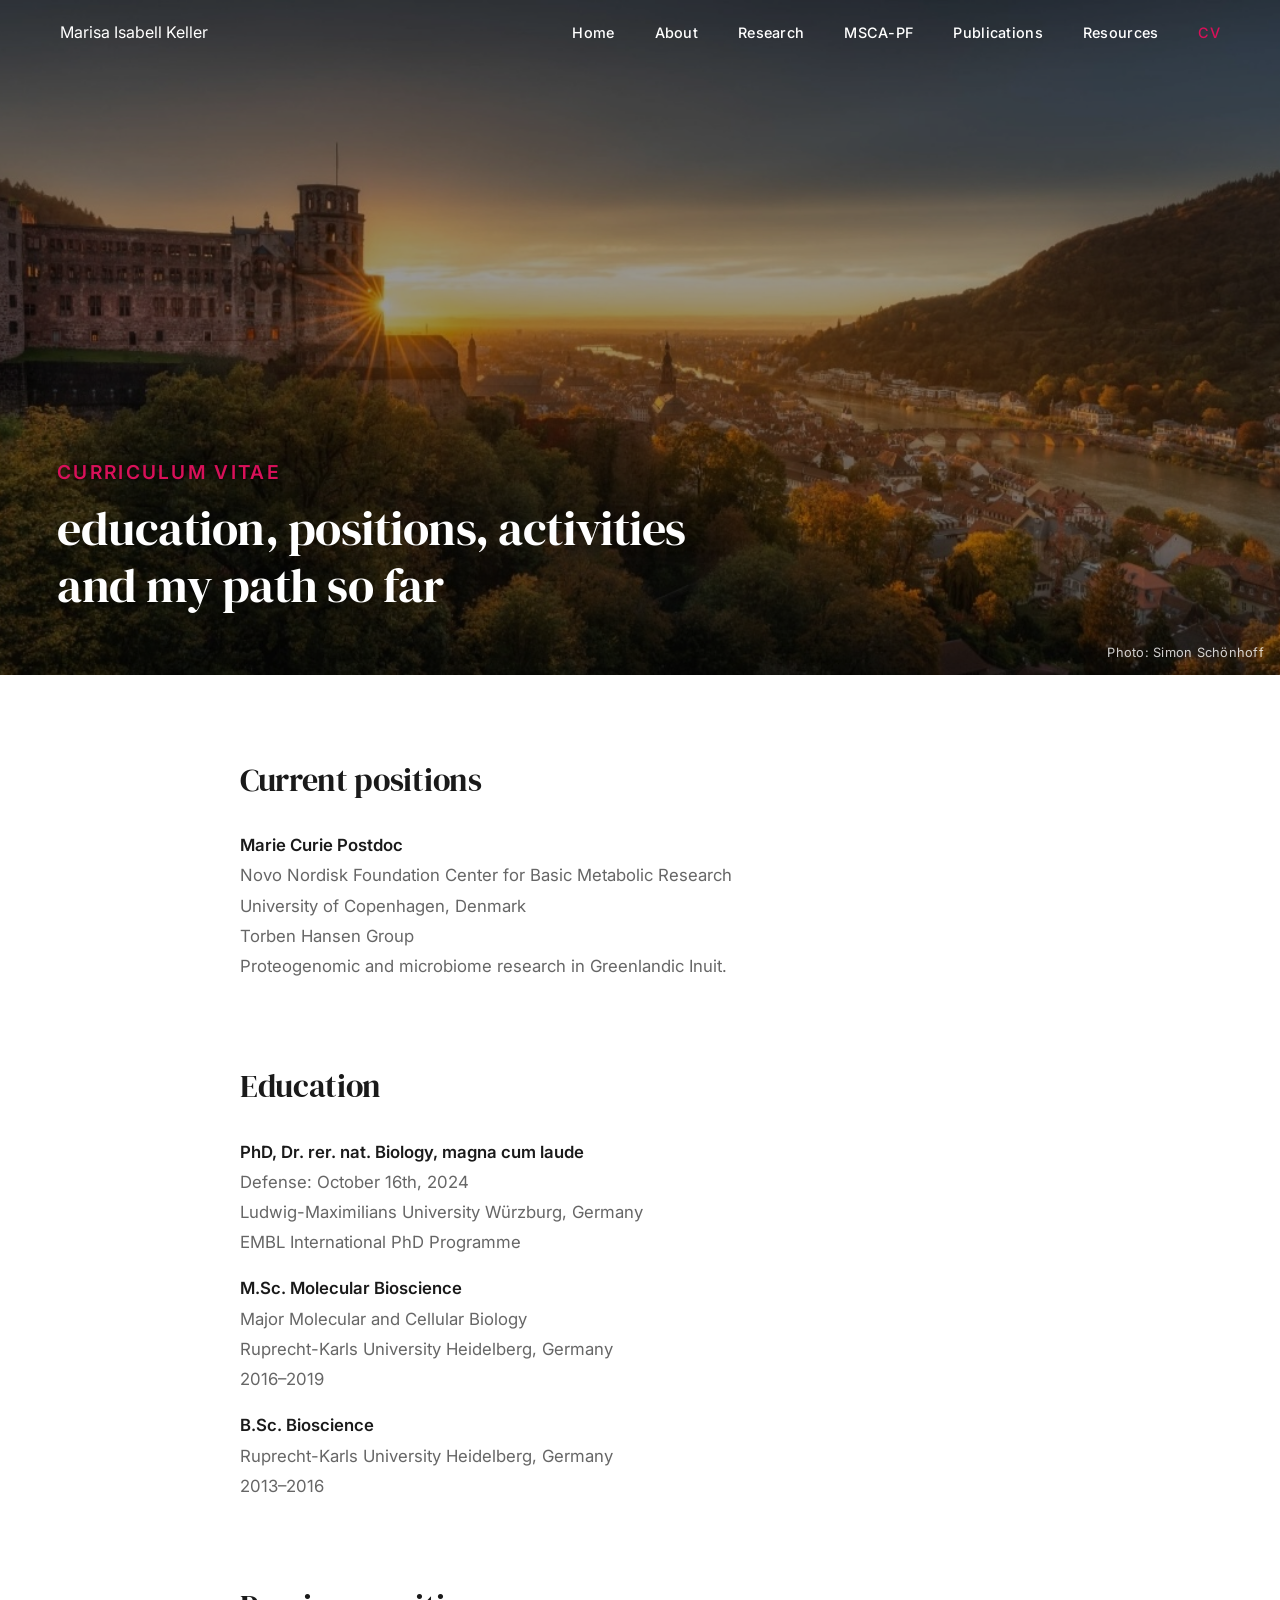
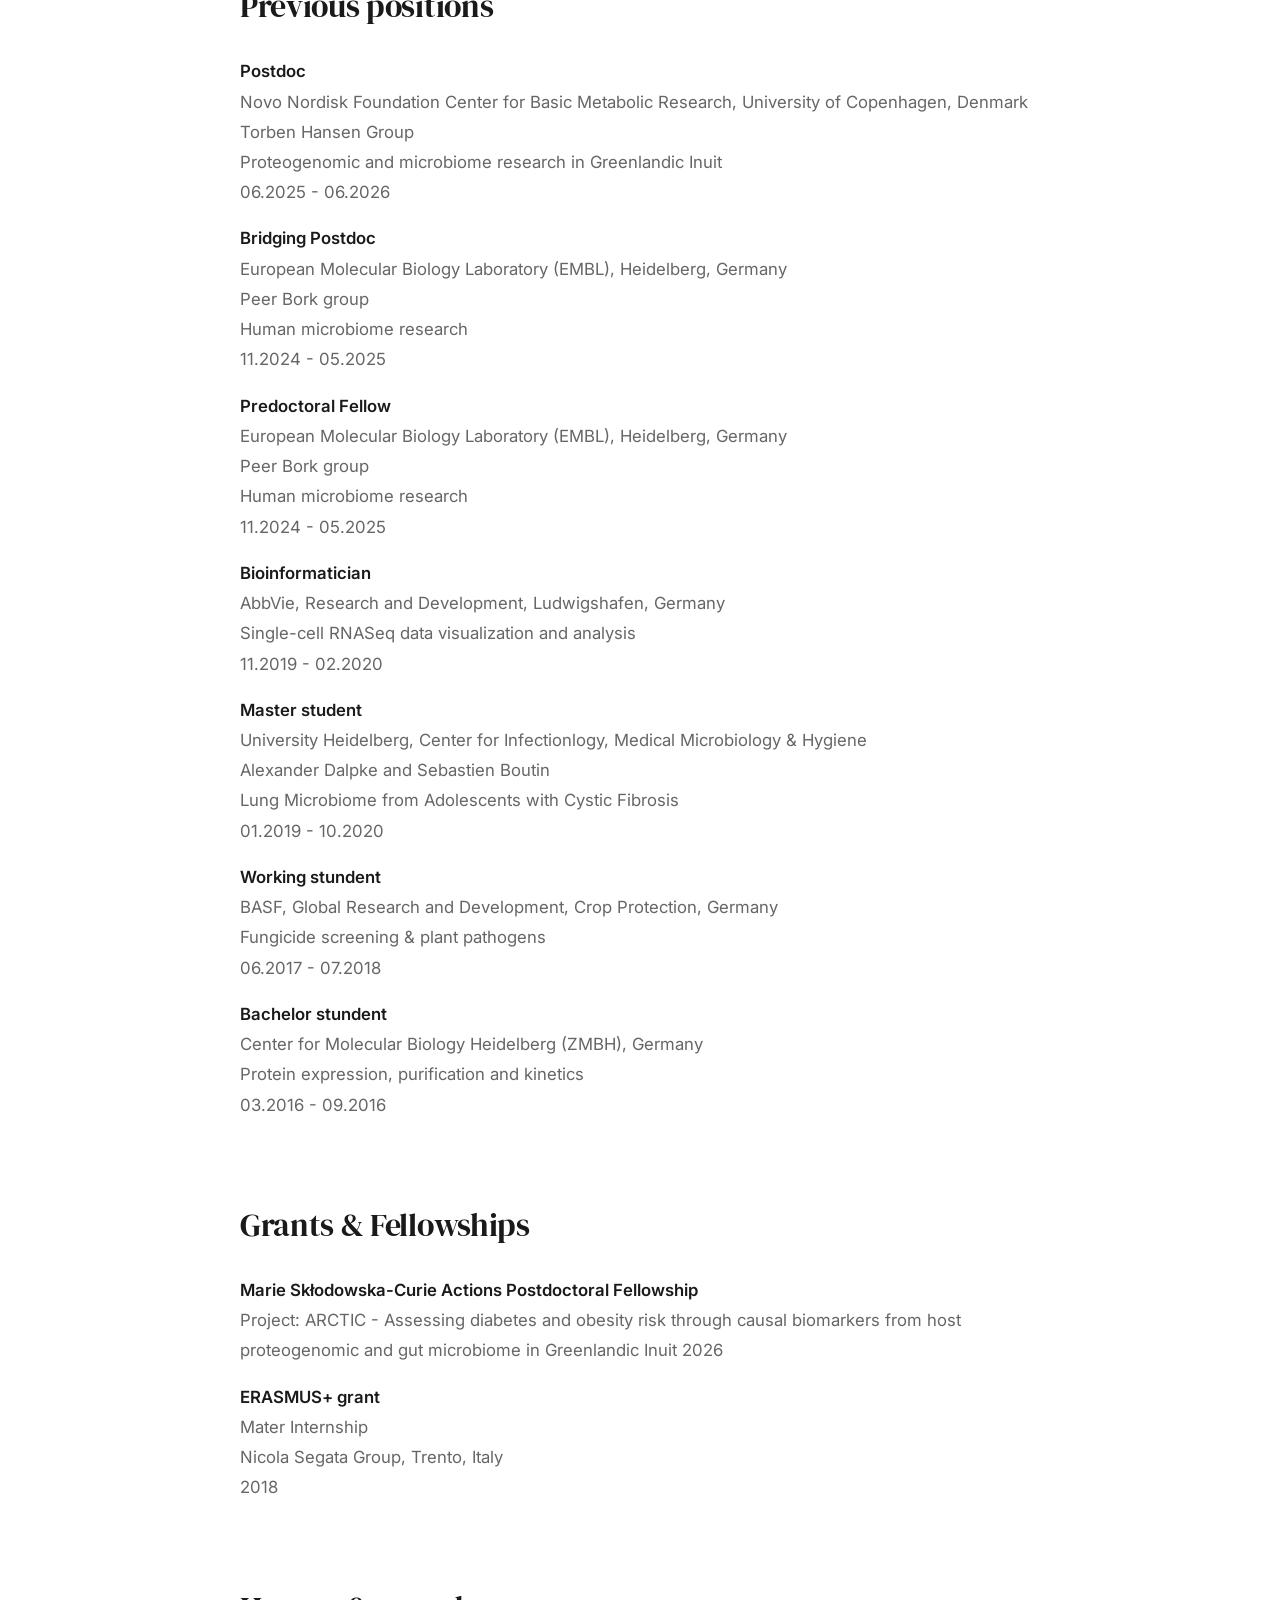
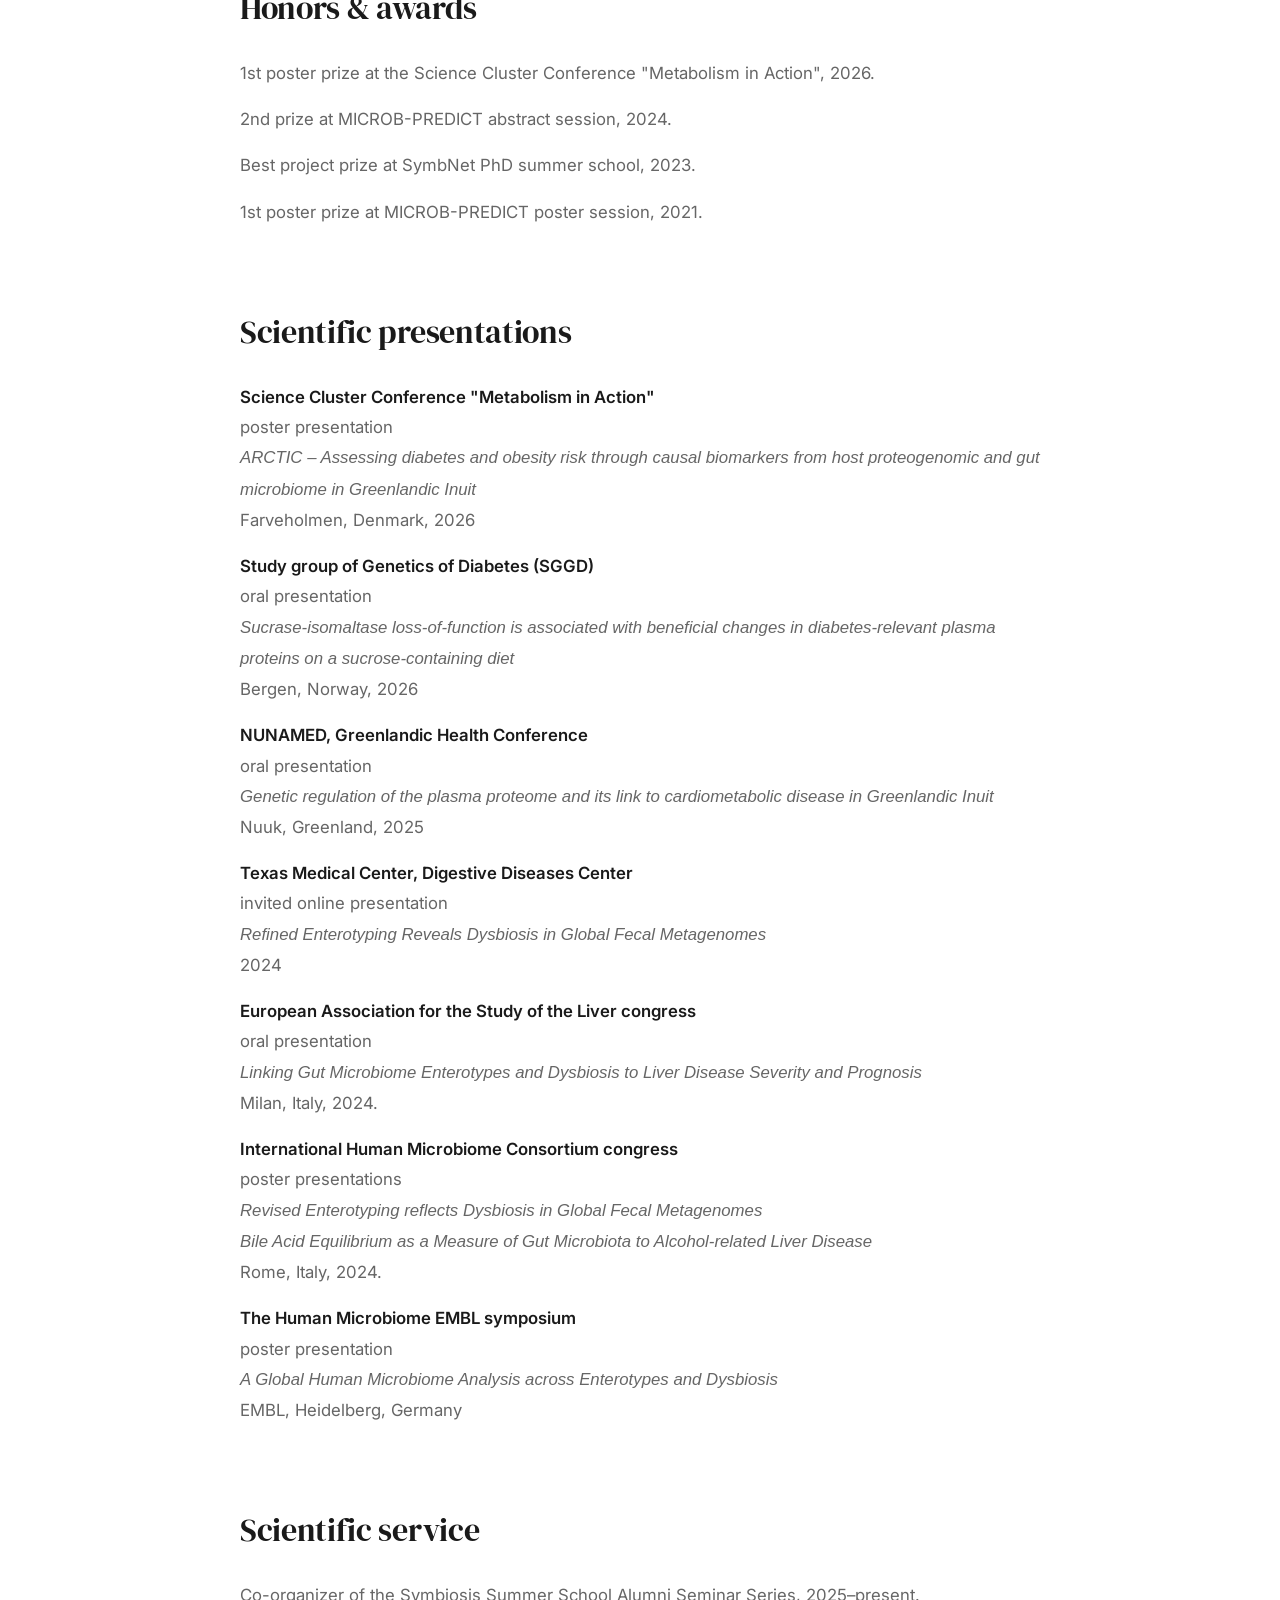
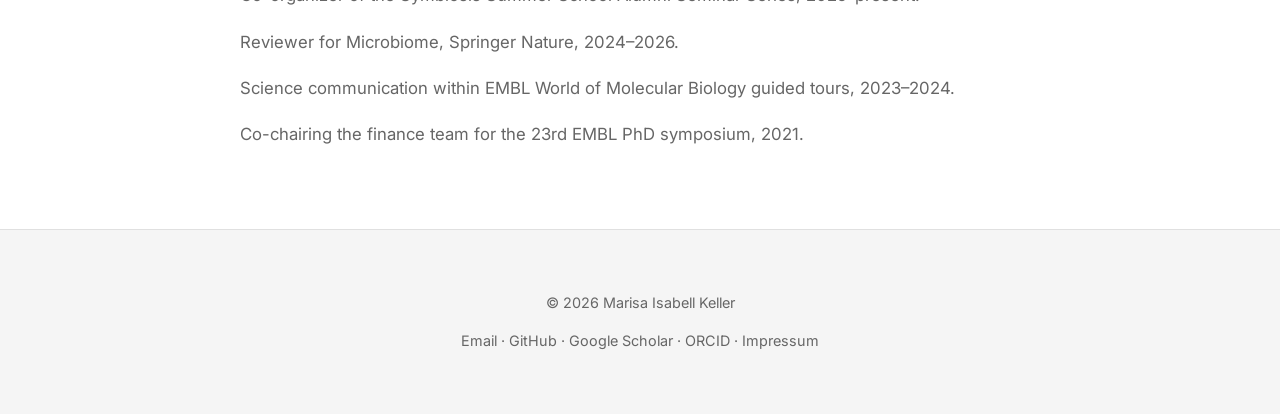
==== commit fccbe7e9: "Move CV to the end of the navigation menu Co-Authored-By: Claude Opus 5.5 <noreply@anthropic.com>" ====
--- a/cv.html
+++ b/cv.html
@@ -24,8 +24,8 @@
       <a href="research.html" class="nav-link">Research</a>
       <a href="msca-pf.html" class="nav-link">MSCA-PF</a>
       <a href="publications.html" class="nav-link">Publications</a>
+      <a href="resources.html" class="nav-link">Resources</a>
       <a href="cv.html" class="nav-link nav-active">CV</a>
-      <a href="resources.html" class="nav-link">Resources</a>
     </div>
   </nav>
 
--- a/style.css
+++ b/style.css
@@ -1043,9 +1043,9 @@
 
 .resource-grid {
   display: grid;
-  grid-template-columns: repeat(auto-fit, minmax(260px, 1fr));
-  gap: 32px;
-  margin: 48px 0;
+  grid-template-columns: repeat(auto-fill, minmax(180px, 220px));
+  gap: 24px;
+  margin: 40px 0;
 }
 
 .resource-card {
@@ -1059,7 +1059,7 @@
   display: flex;
   align-items: center;
   justify-content: center;
-  padding: 24px;
+  padding: 16px;
   background: var(--beige);
 }
 
@@ -1073,7 +1073,8 @@
   display: flex;
   flex-direction: column;
   gap: 4px;
-  padding: 20px 24px 24px;
+  padding: 14px 16px 16px;
+  font-size: 0.9rem;
 }
 
 .resource-title {
@@ -1082,12 +1083,12 @@
 }
 
 .resource-meta {
-  font-size: 0.85rem;
+  font-size: 0.75rem;
   color: var(--text-light);
 }
 
 .inner-content a.resource-download {
-  margin-top: 12px;
+  margin-top: 8px;
   font-weight: 500;
   color: var(--accent);
 }
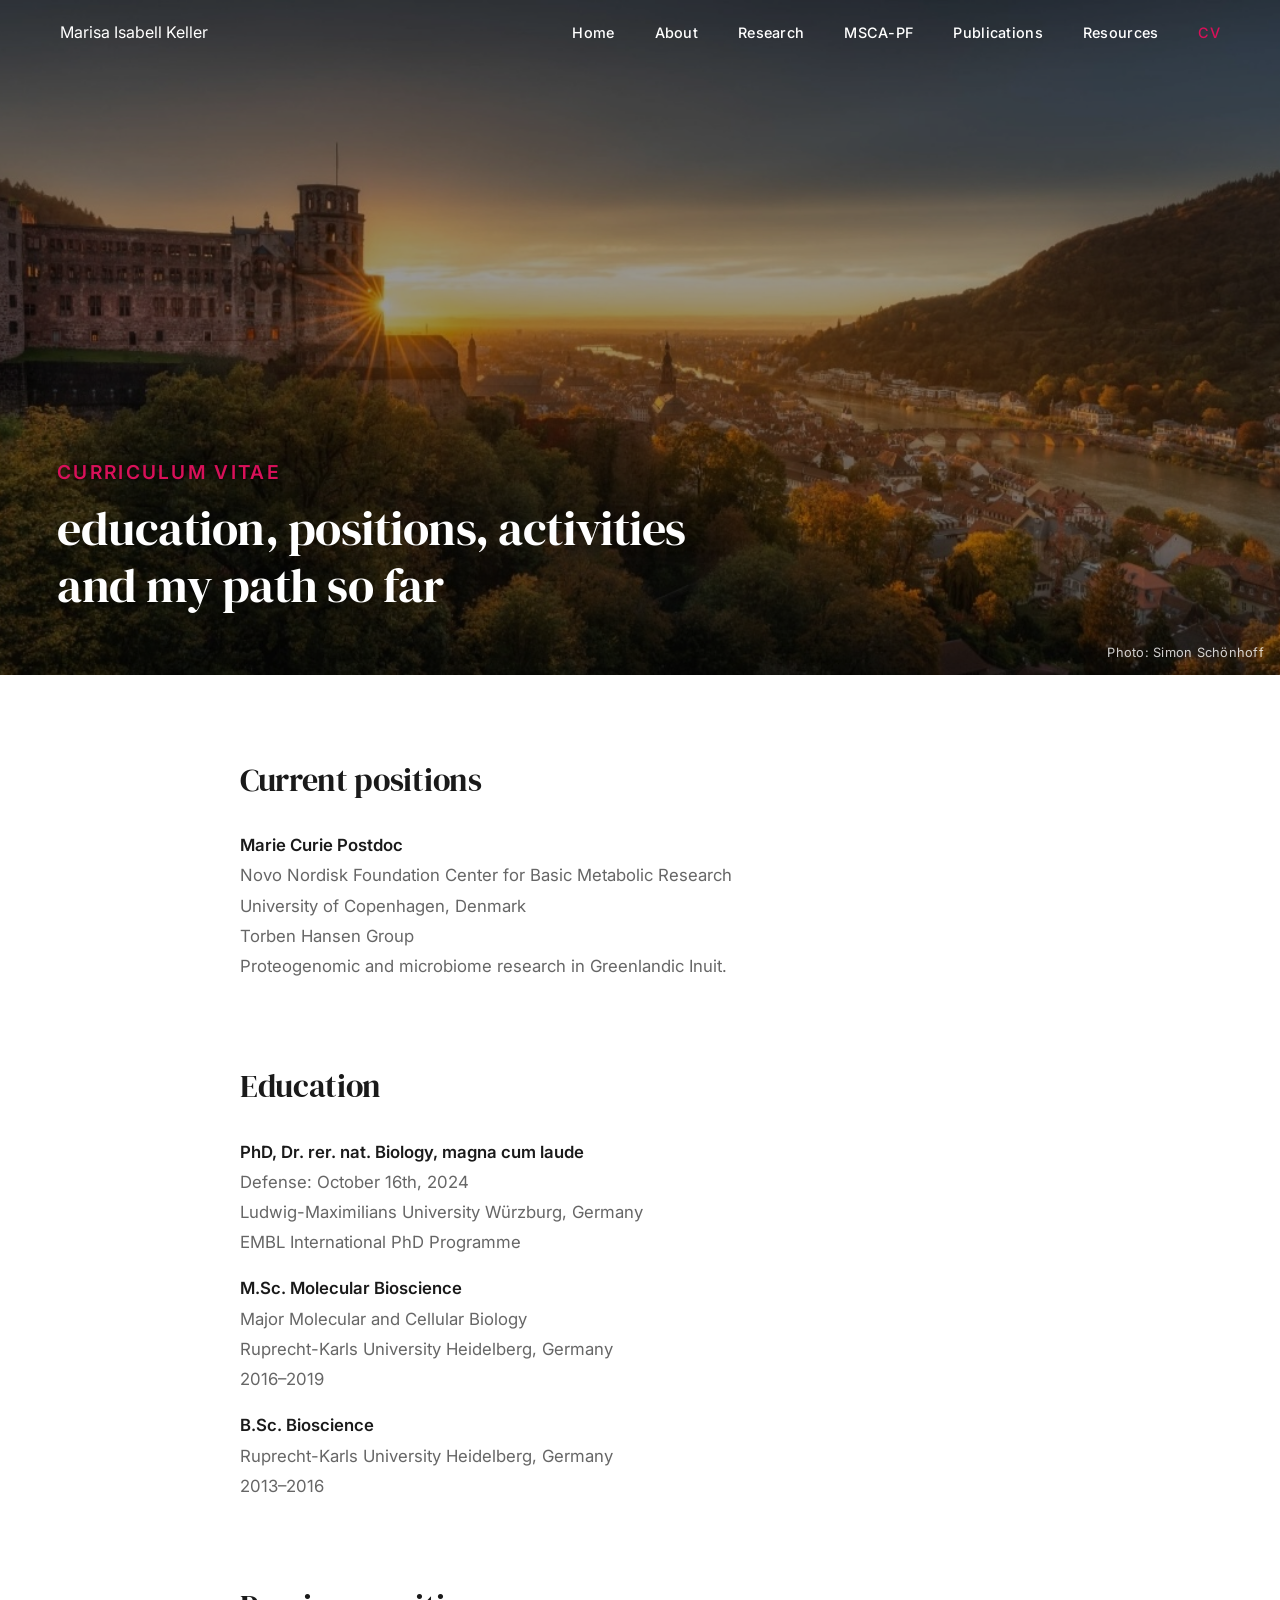
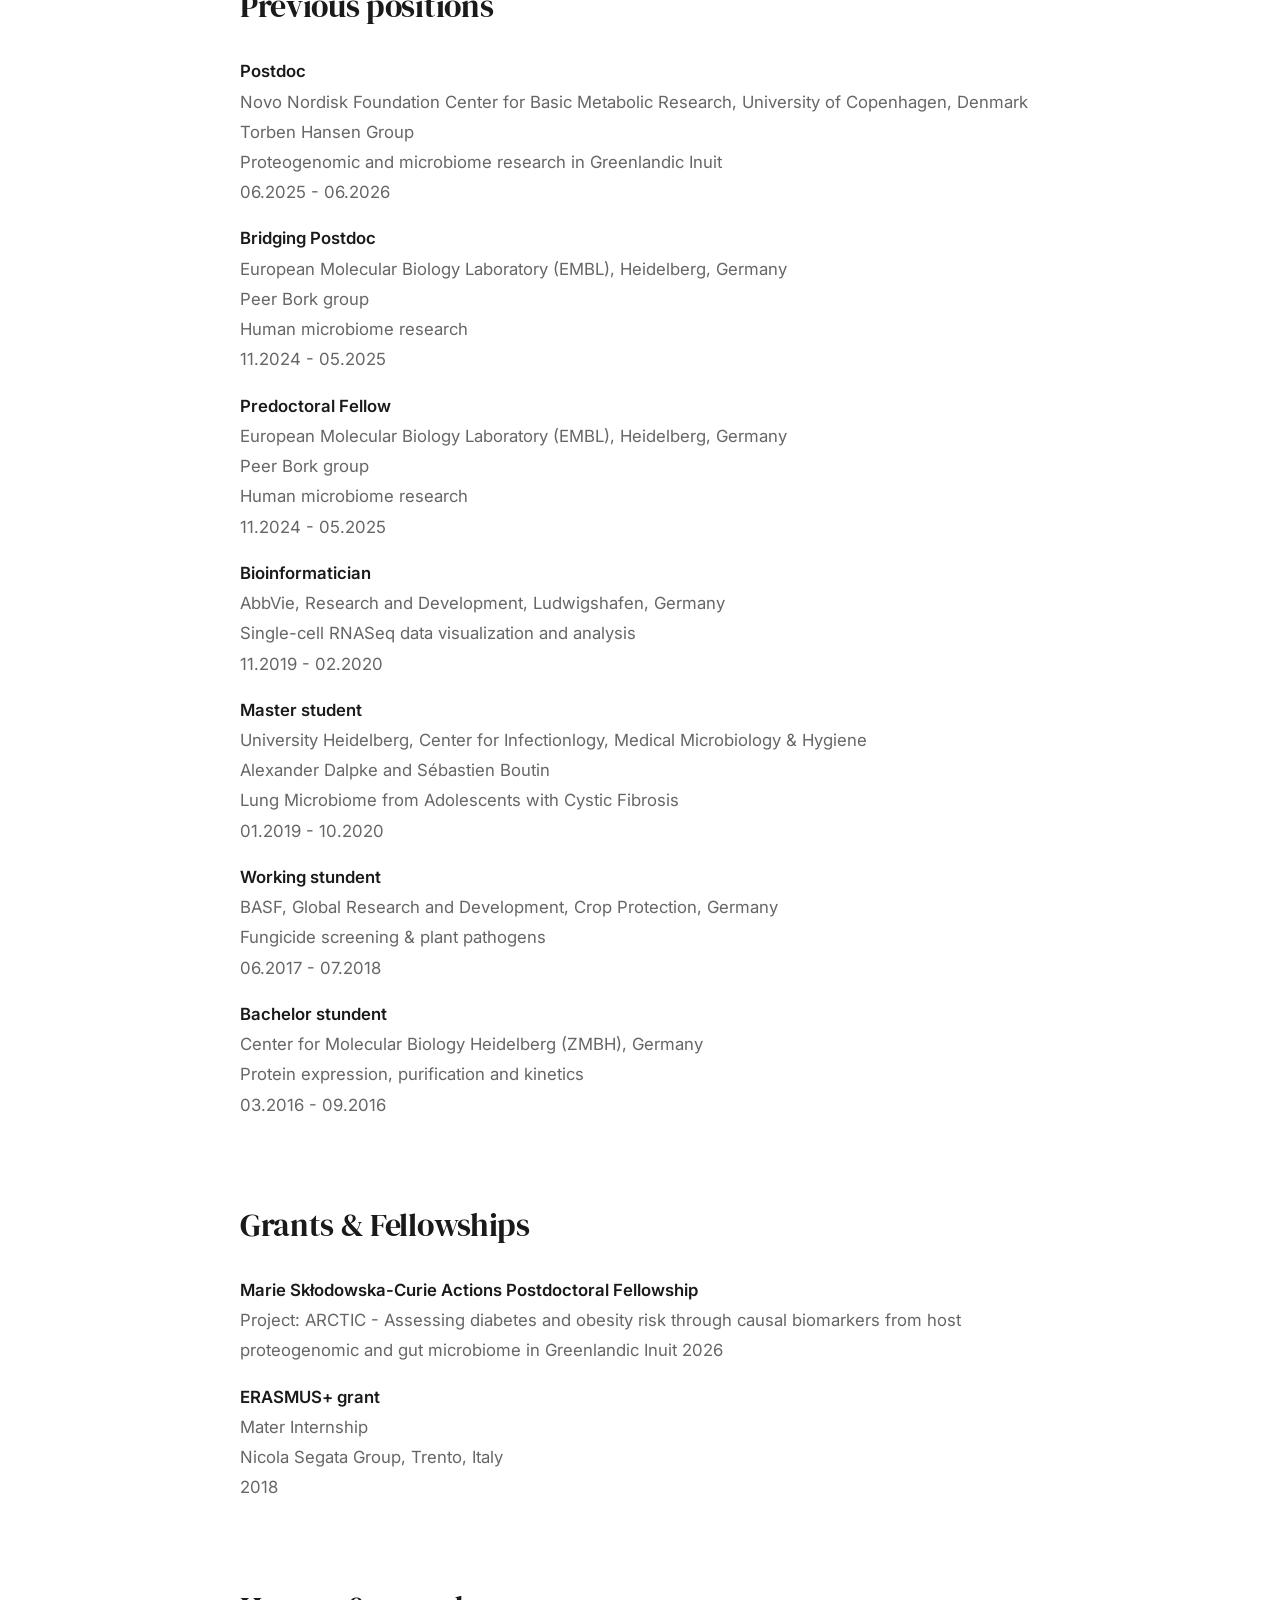
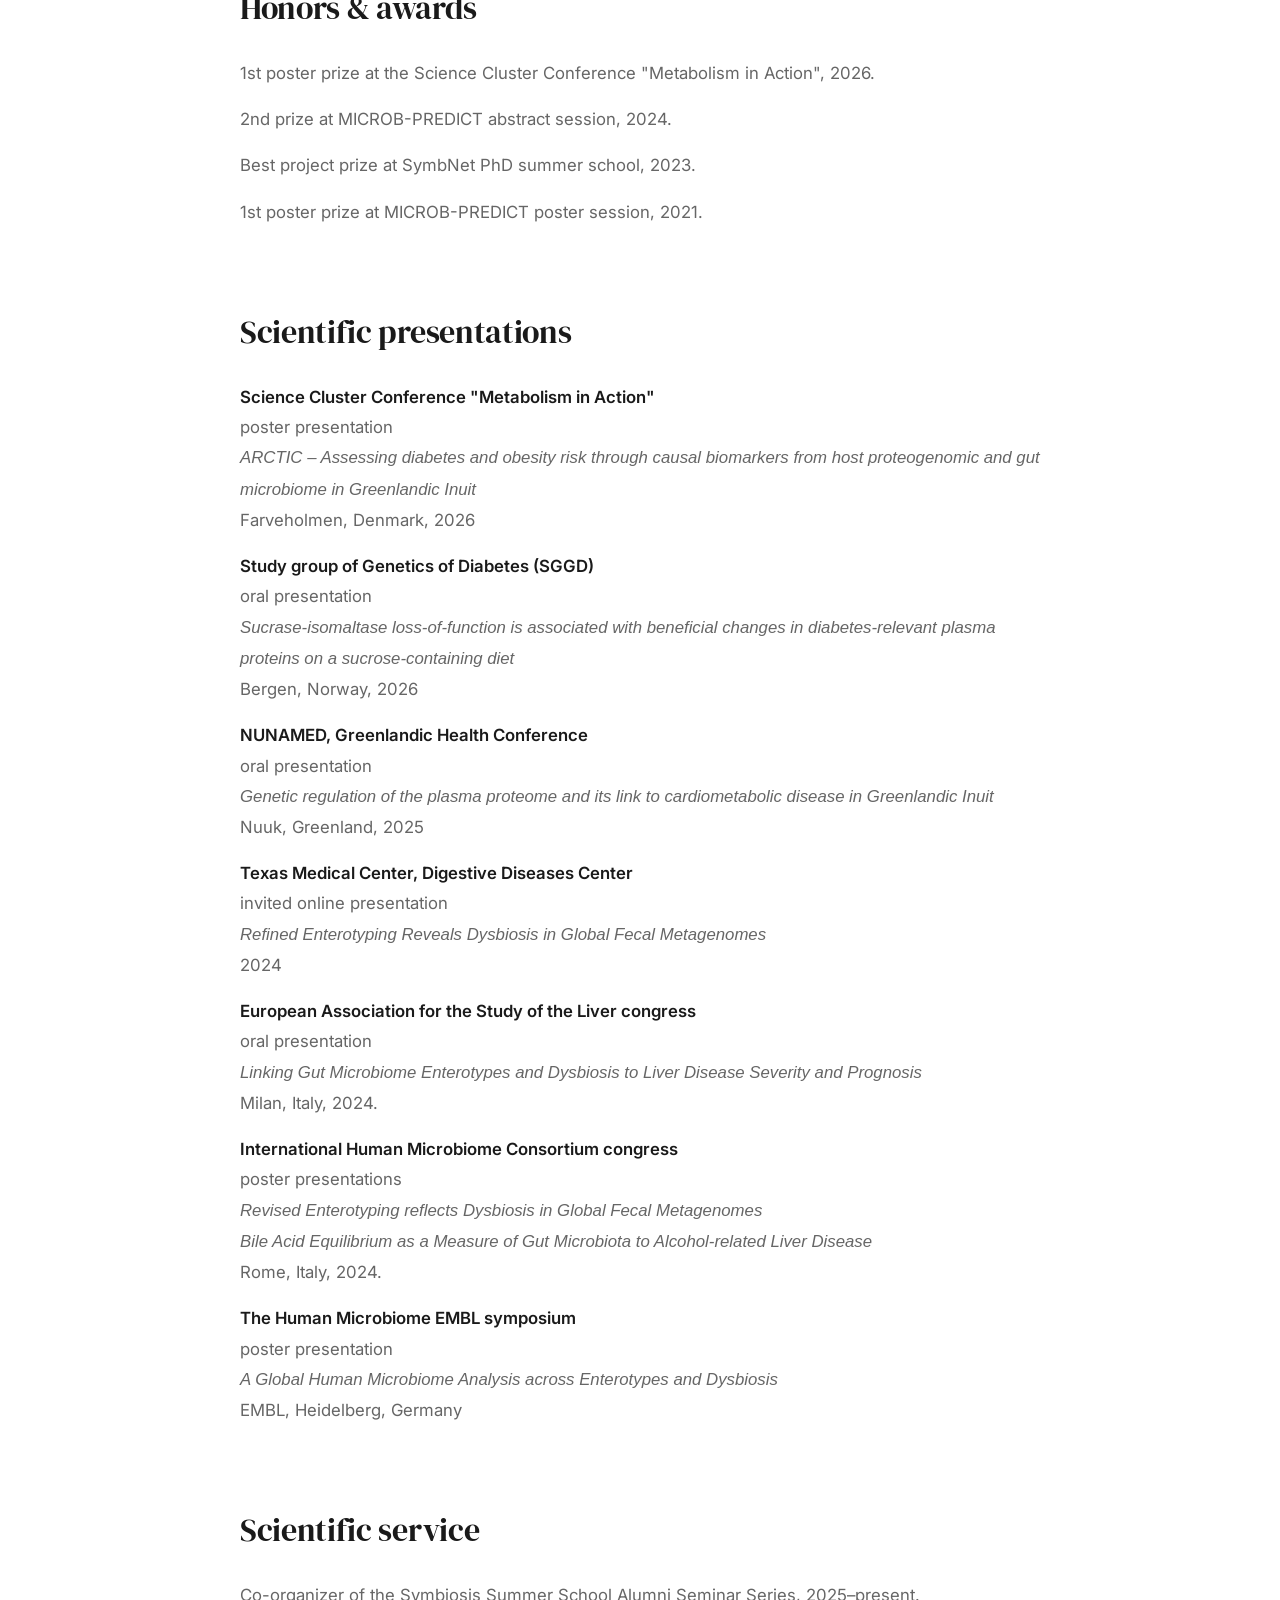
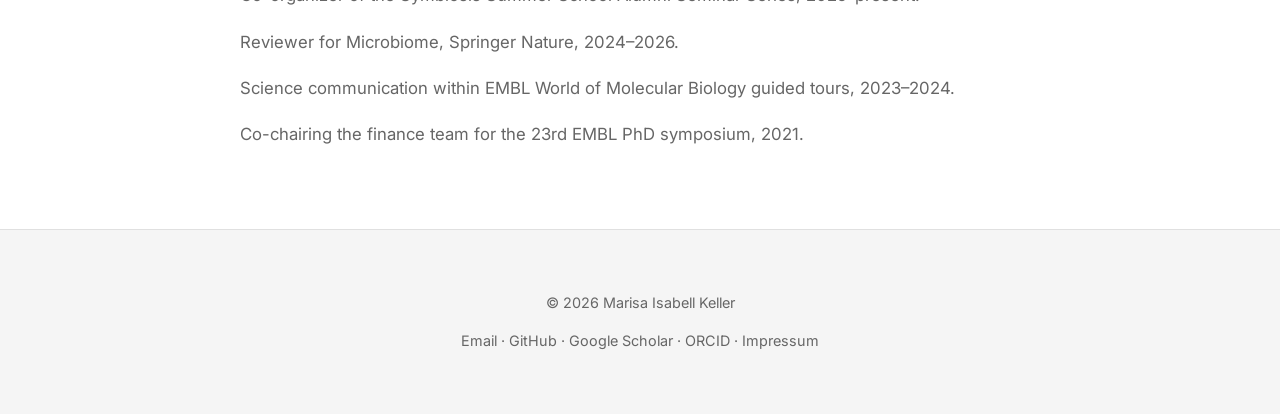
==== commit d3fb5f4c: "Correct spelling of 'Sébastien' in cv.html" ====
--- a/cv.html
+++ b/cv.html
@@ -113,7 +113,7 @@
         <p>
           <strong>Master student</strong><br>
           University Heidelberg, Center for Infectionlogy, Medical Microbiology & Hygiene<br>
-          Alexander Dalpke and Sebastien Boutin<br>
+          Alexander Dalpke and Sébastien Boutin<br>
           Lung Microbiome from Adolescents with Cystic Fibrosis<br>
           01.2019 - 10.2020
         </p>
